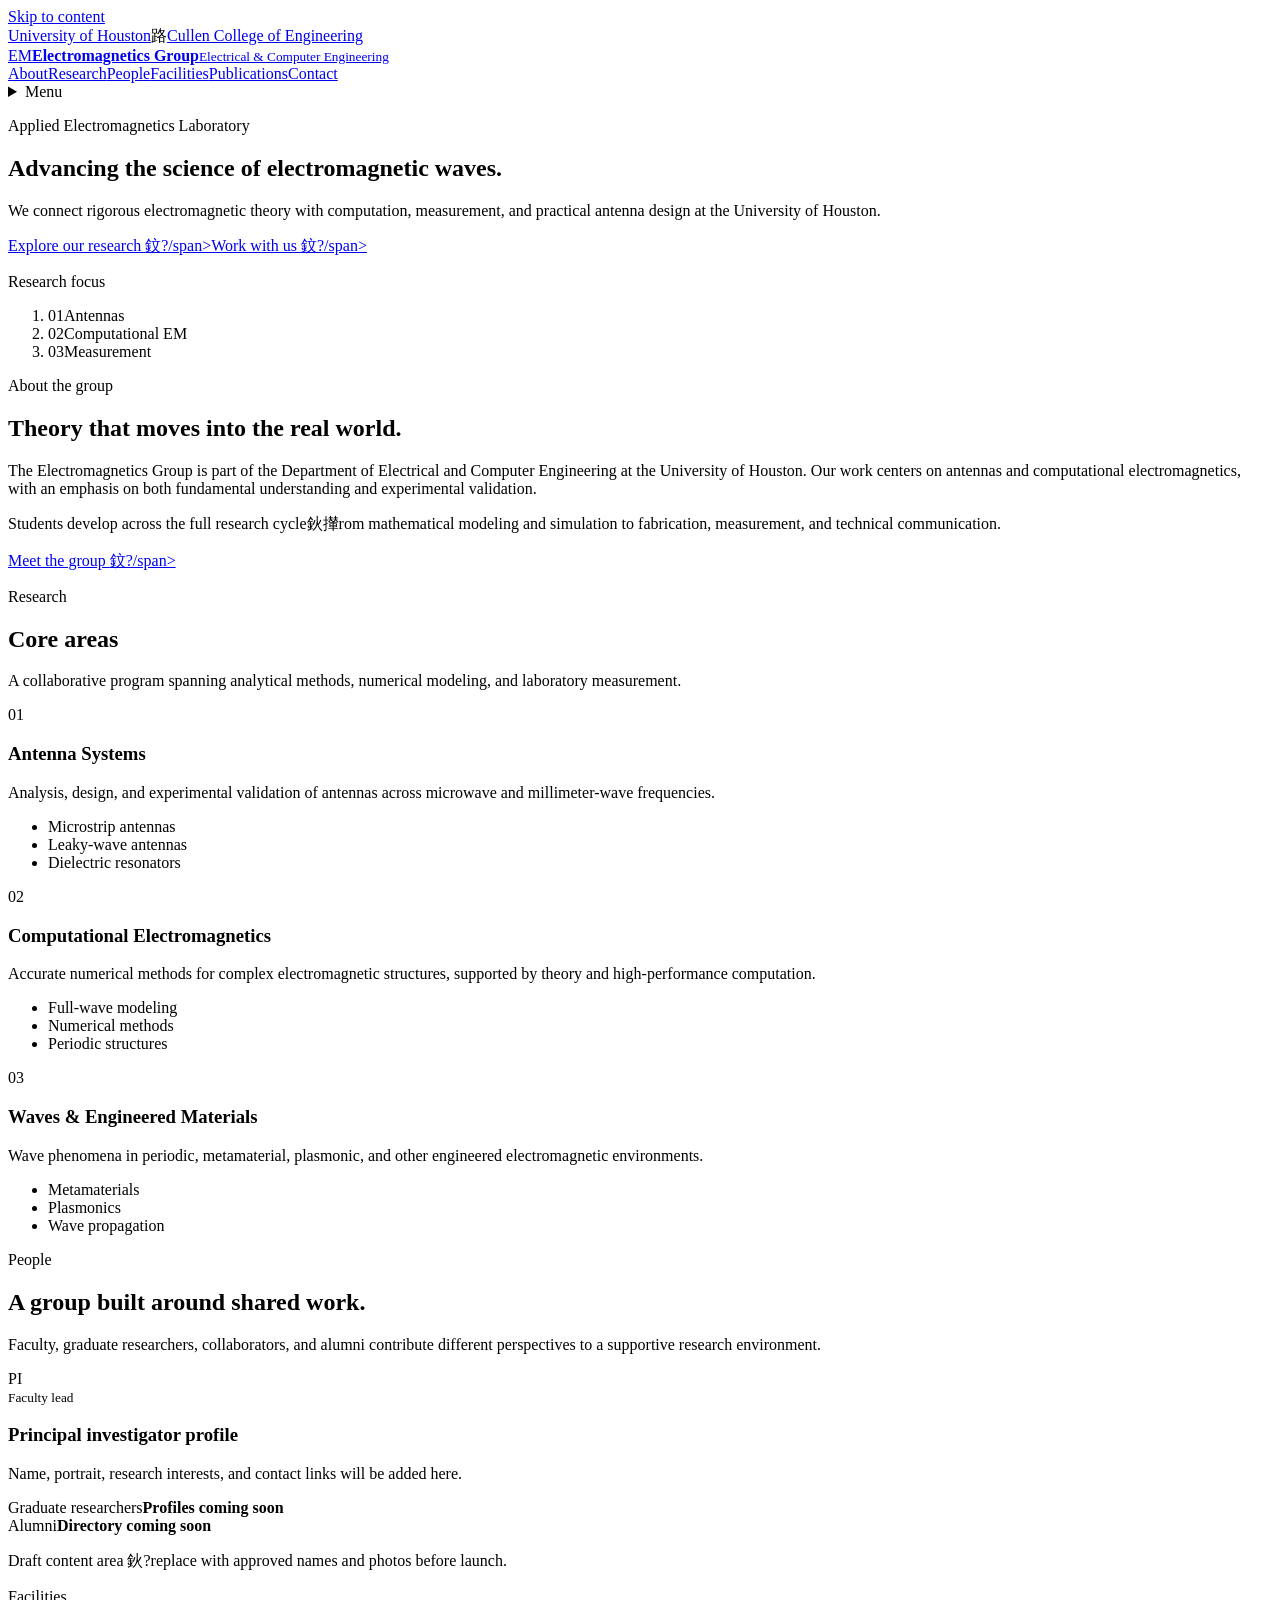
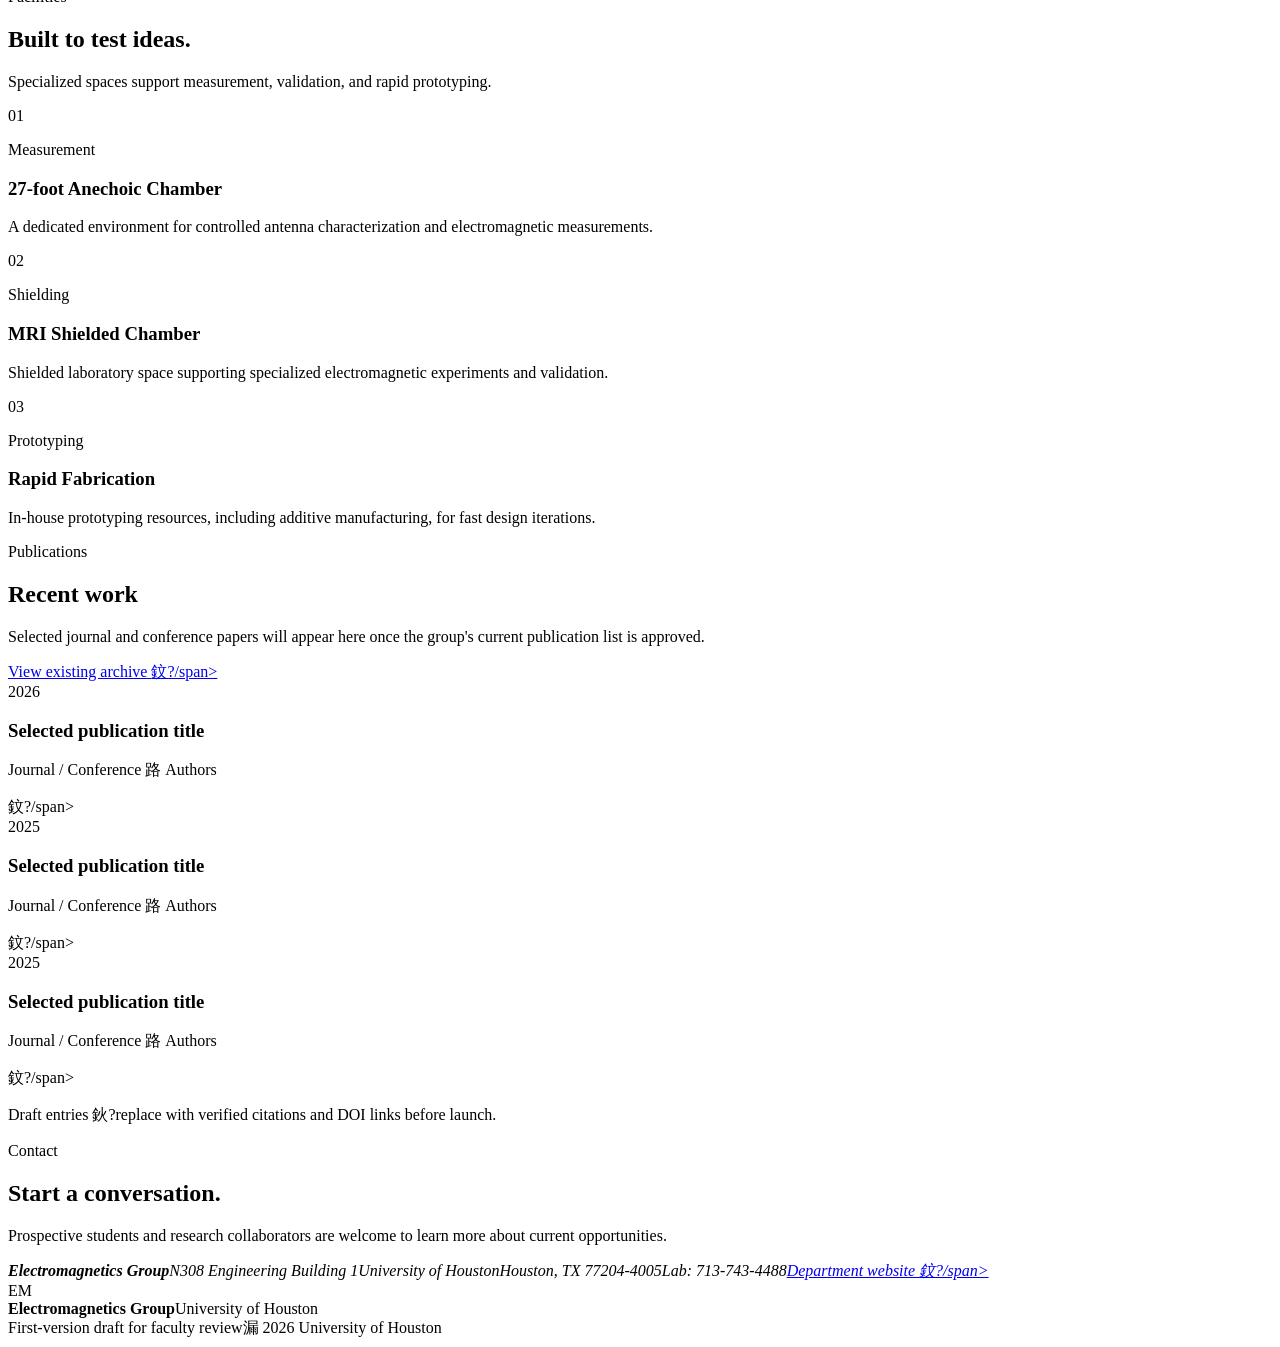
==== index.html @ 8696ad7b "Add public laboratory website" ====
<!DOCTYPE html><html lang="en"><head><meta charSet="utf-8"/><meta name="viewport" content="width=device-width, initial-scale=1"/><title>Electromagnetics Group | University of Houston</title><meta name="description" content="The University of Houston Electromagnetics Group advances antenna systems, computational electromagnetics, and electromagnetic measurement."/><meta property="og:title" content="Electromagnetics Group | University of Houston"/><meta property="og:description" content="The University of Houston Electromagnetics Group advances antenna systems, computational electromagnetics, and electromagnetic measurement."/><meta property="og:type" content="website"/><meta property="og:image" content="https://jlsuka.github.io/uh-em-lab-website/og.jpg"/><meta property="og:image:width" content="1200"/><meta property="og:image:height" content="630"/><meta property="og:image:alt" content="University of Houston Electromagnetics Group"/><meta name="twitter:card" content="summary_large_image"/><meta name="twitter:title" content="Electromagnetics Group | University of Houston"/><meta name="twitter:description" content="The University of Houston Electromagnetics Group advances antenna systems, computational electromagnetics, and electromagnetic measurement."/><meta name="twitter:image" content="https://jlsuka.github.io/uh-em-lab-website/og.jpg"/><link rel="modulepreload" href="/@id/__x00__virtual:vite-rsc/entry-browser" />
  <link rel="stylesheet" href="./styles.css">
</head><body><a class="skip-link" href="#main-content">Skip to content</a><header class="site-header"><div class="university-bar"><div class="shell university-bar__inner"><a href="https://www.uh.edu/" target="_blank" rel="noreferrer">University of Houston</a><span aria-hidden="true">路</span><a href="https://www.egr.uh.edu/" target="_blank" rel="noreferrer">Cullen College of Engineering</a></div></div><div class="navigation-shell shell"><a class="brand" href="#top" aria-label="Electromagnetics Group home"><span class="brand-mark" aria-hidden="true">EM</span><span class="brand-copy"><strong>Electromagnetics Group</strong><small>Electrical &amp; Computer Engineering</small></span></a><nav class="desktop-nav" aria-label="Primary navigation"><a href="#about">About</a><a href="#research">Research</a><a href="#people">People</a><a href="#facilities">Facilities</a><a href="#publications">Publications</a><a href="#contact">Contact</a></nav><details class="mobile-nav"><summary aria-label="Open navigation menu">Menu</summary><nav aria-label="Mobile navigation"><a href="#about">About</a><a href="#research">Research</a><a href="#people">People</a><a href="#facilities">Facilities</a><a href="#publications">Publications</a><a href="#contact">Contact</a></nav></details></div></header><main id="main-content"><section class="hero" id="top"><div class="hero-grid" aria-hidden="true"></div><div class="hero-orbit hero-orbit--one" aria-hidden="true"></div><div class="hero-orbit hero-orbit--two" aria-hidden="true"></div><div class="shell hero__inner"><div class="hero__content"><p class="eyebrow eyebrow--light">Applied Electromagnetics Laboratory</p><h1>Advancing the science of electromagnetic waves.</h1><p class="hero__lede">We connect rigorous electromagnetic theory with computation, measurement, and practical antenna design at the University of Houston.</p><div class="hero__actions"><a class="button button--light" href="#research">Explore our research <span aria-hidden="true">鈫?/span></a><a class="text-link text-link--light" href="#contact">Work with us <span aria-hidden="true">鈫?/span></a></div></div><div class="hero__focus" aria-label="Research focus areas"><p>Research focus</p><ol><li><span>01</span>Antennas</li><li><span>02</span>Computational EM</li><li><span>03</span>Measurement</li></ol></div></div></section><section class="section about" id="about"><div class="shell split-intro"><div><p class="eyebrow">About the group</p><h2>Theory that moves into the real world.</h2></div><div class="prose-block"><p>The Electromagnetics Group is part of the Department of Electrical and Computer Engineering at the University of Houston. Our work centers on antennas and computational electromagnetics, with an emphasis on both fundamental understanding and experimental validation.</p><p>Students develop across the full research cycle鈥攆rom mathematical modeling and simulation to fabrication, measurement, and technical communication.</p><a class="text-link" href="#people">Meet the group <span aria-hidden="true">鈫?/span></a></div></div></section><section class="section section--paper" id="research"><div class="shell"><div class="section-heading"><div><p class="eyebrow">Research</p><h2>Core areas</h2></div><p>A collaborative program spanning analytical methods, numerical modeling, and laboratory measurement.</p></div><div class="research-grid"><article class="research-card"><span class="card-number">01</span><h3>Antenna Systems</h3><p>Analysis, design, and experimental validation of antennas across microwave and millimeter-wave frequencies.</p><ul aria-label="Antenna Systems topics"><li>Microstrip antennas</li><li>Leaky-wave antennas</li><li>Dielectric resonators</li></ul></article><article class="research-card"><span class="card-number">02</span><h3>Computational Electromagnetics</h3><p>Accurate numerical methods for complex electromagnetic structures, supported by theory and high-performance computation.</p><ul aria-label="Computational Electromagnetics topics"><li>Full-wave modeling</li><li>Numerical methods</li><li>Periodic structures</li></ul></article><article class="research-card"><span class="card-number">03</span><h3>Waves &amp; Engineered Materials</h3><p>Wave phenomena in periodic, metamaterial, plasmonic, and other engineered electromagnetic environments.</p><ul aria-label="Waves &amp; Engineered Materials topics"><li>Metamaterials</li><li>Plasmonics</li><li>Wave propagation</li></ul></article></div></div></section><section class="section people" id="people"><div class="shell people-layout"><div class="people-intro"><p class="eyebrow">People</p><h2>A group built around shared work.</h2><p>Faculty, graduate researchers, collaborators, and alumni contribute different perspectives to a supportive research environment.</p></div><div class="people-preview" aria-label="People content preview"><div class="profile profile--lead"><span class="profile-avatar" aria-hidden="true">PI</span><div><small>Faculty lead</small><h3>Principal investigator profile</h3><p>Name, portrait, research interests, and contact links will be added here.</p></div></div><div class="member-rows"><div class="member-row"><span>Graduate researchers</span><strong>Profiles coming soon</strong></div><div class="member-row"><span>Alumni</span><strong>Directory coming soon</strong></div></div><p class="draft-note">Draft content area 鈥?replace with approved names and photos before launch.</p></div></div></section><section class="section section--ink" id="facilities"><div class="shell"><div class="section-heading section-heading--light"><div><p class="eyebrow eyebrow--light">Facilities</p><h2>Built to test ideas.</h2></div><p>Specialized spaces support measurement, validation, and rapid prototyping.</p></div><div class="facility-grid"><article class="facility-card"><div class="facility-visual facility-visual--1" aria-hidden="true"><span>01</span></div><p class="facility-label">Measurement</p><h3>27-foot Anechoic Chamber</h3><p>A dedicated environment for controlled antenna characterization and electromagnetic measurements.</p></article><article class="facility-card"><div class="facility-visual facility-visual--2" aria-hidden="true"><span>02</span></div><p class="facility-label">Shielding</p><h3>MRI Shielded Chamber</h3><p>Shielded laboratory space supporting specialized electromagnetic experiments and validation.</p></article><article class="facility-card"><div class="facility-visual facility-visual--3" aria-hidden="true"><span>03</span></div><p class="facility-label">Prototyping</p><h3>Rapid Fabrication</h3><p>In-house prototyping resources, including additive manufacturing, for fast design iterations.</p></article></div></div></section><section class="section publications" id="publications"><div class="shell publication-layout"><div class="publication-intro"><p class="eyebrow">Publications</p><h2>Recent work</h2><p>Selected journal and conference papers will appear here once the group&#x27;s current publication list is approved.</p><a class="button button--red" href="https://ael.ece.uh.edu/publications/" target="_blank" rel="noreferrer">View existing archive <span aria-hidden="true">鈫?/span></a></div><div class="publication-list" aria-label="Publication placeholders"><article><span>2026</span><div><h3>Selected publication title</h3><p>Journal / Conference 路 Authors</p></div><span class="publication-arrow" aria-hidden="true">鈫?/span></article><article><span>2025</span><div><h3>Selected publication title</h3><p>Journal / Conference 路 Authors</p></div><span class="publication-arrow" aria-hidden="true">鈫?/span></article><article><span>2025</span><div><h3>Selected publication title</h3><p>Journal / Conference 路 Authors</p></div><span class="publication-arrow" aria-hidden="true">鈫?/span></article><p class="draft-note">Draft entries 鈥?replace with verified citations and DOI links before launch.</p></div></div></section><section class="contact" id="contact"><div class="shell contact-layout"><div><p class="eyebrow eyebrow--light">Contact</p><h2>Start a conversation.</h2><p>Prospective students and research collaborators are welcome to learn more about current opportunities.</p></div><address><strong>Electromagnetics Group</strong><span>N308 Engineering Building 1</span><span>University of Houston</span><span>Houston, TX 77204-4005</span><span>Lab: 713-743-4488</span><a href="https://www.ece.uh.edu/" target="_blank" rel="noreferrer">Department website <span aria-hidden="true">鈫?/span></a></address></div></section></main><footer class="site-footer"><div class="shell site-footer__inner"><div class="footer-brand"><span class="brand-mark brand-mark--small" aria-hidden="true">EM</span><div><strong>Electromagnetics Group</strong><span>University of Houston</span></div></div><div class="footer-meta"><span>First-version draft for faculty review</span><span>漏 2026 University of Houston</span></div></div></footer></body></html>
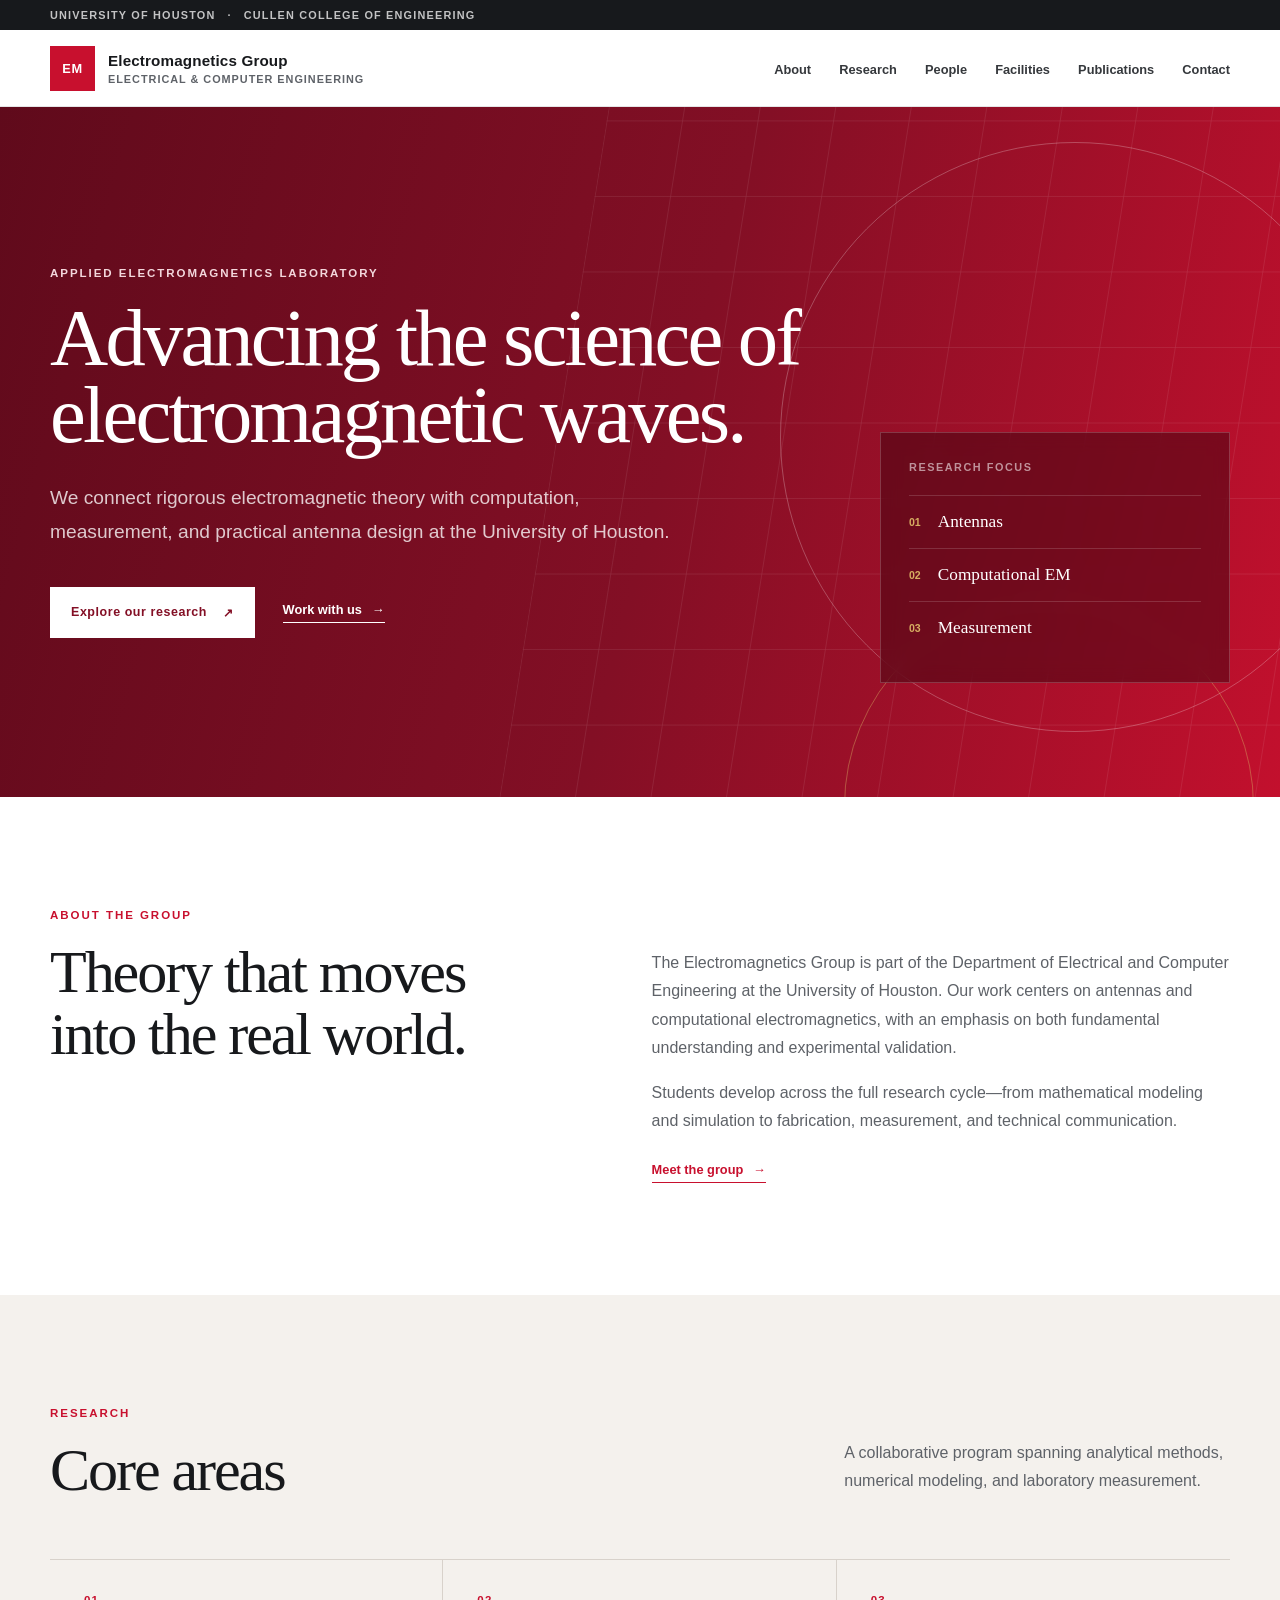
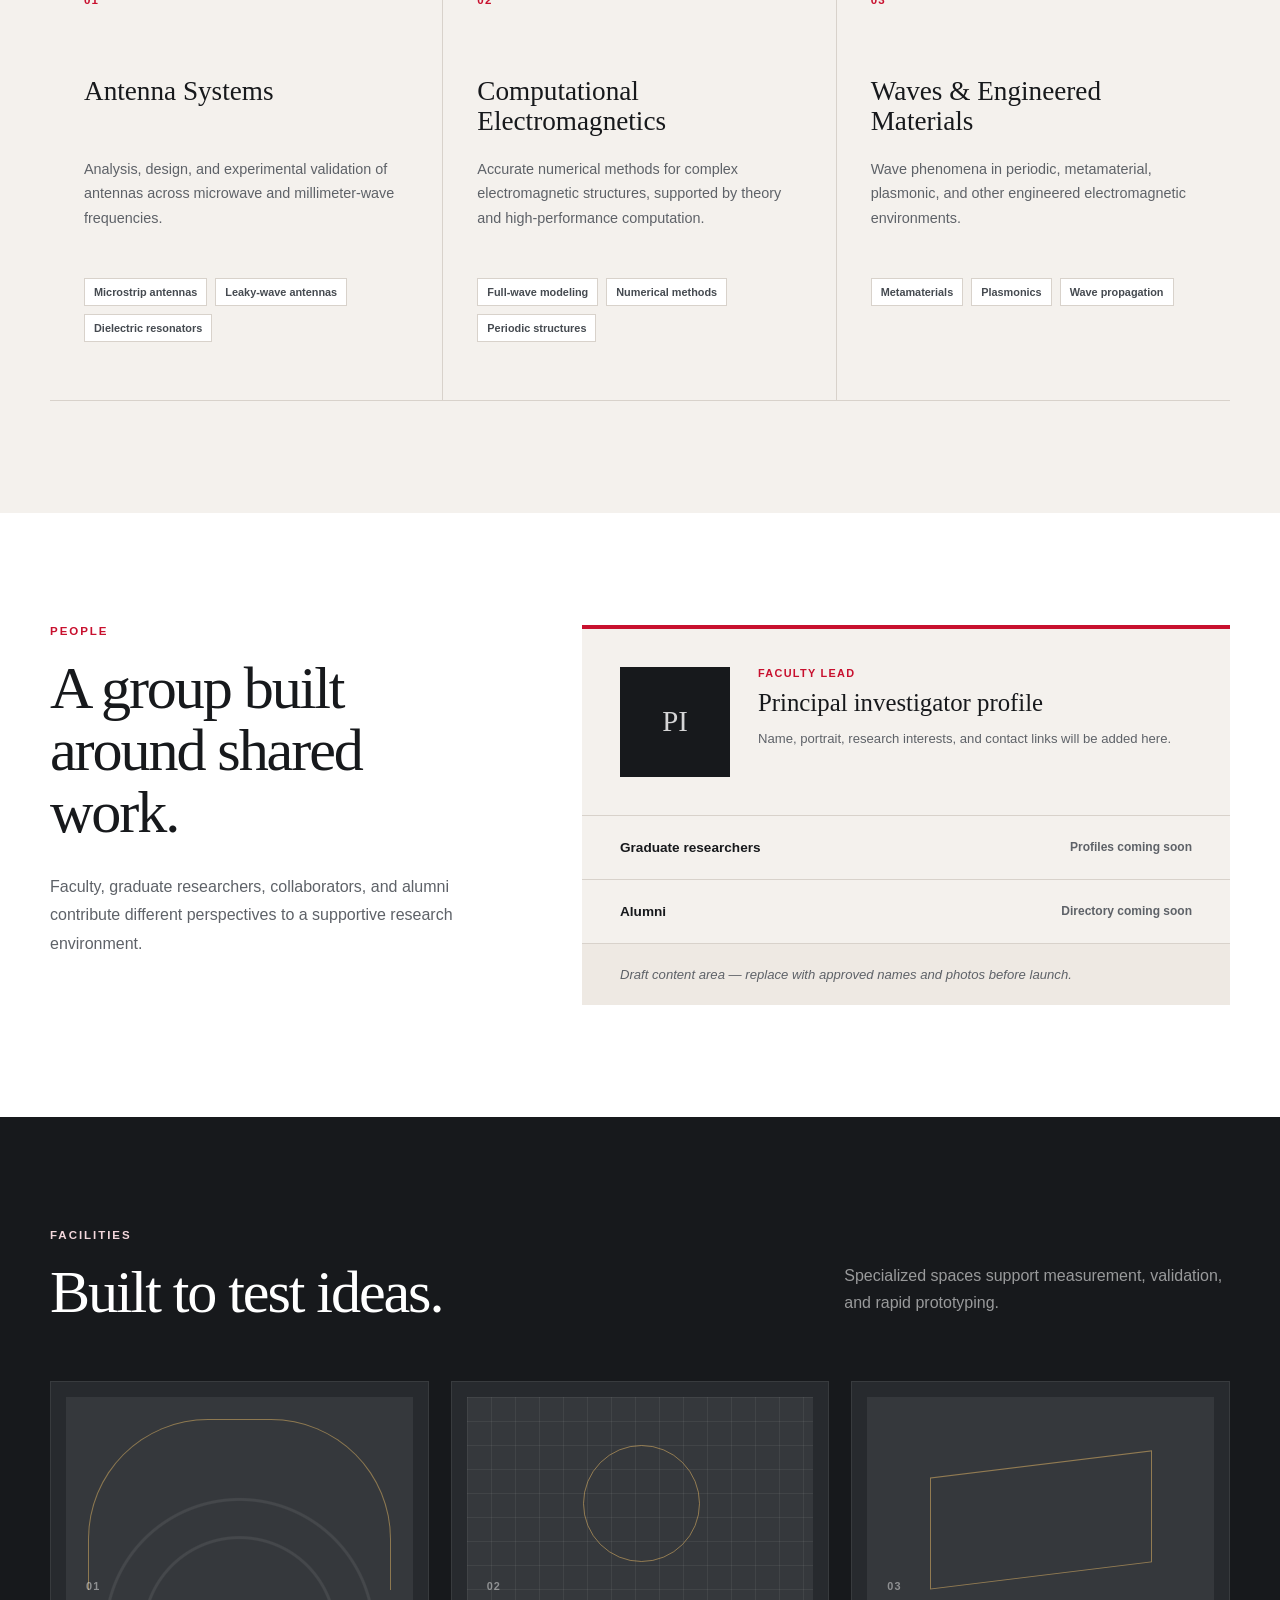
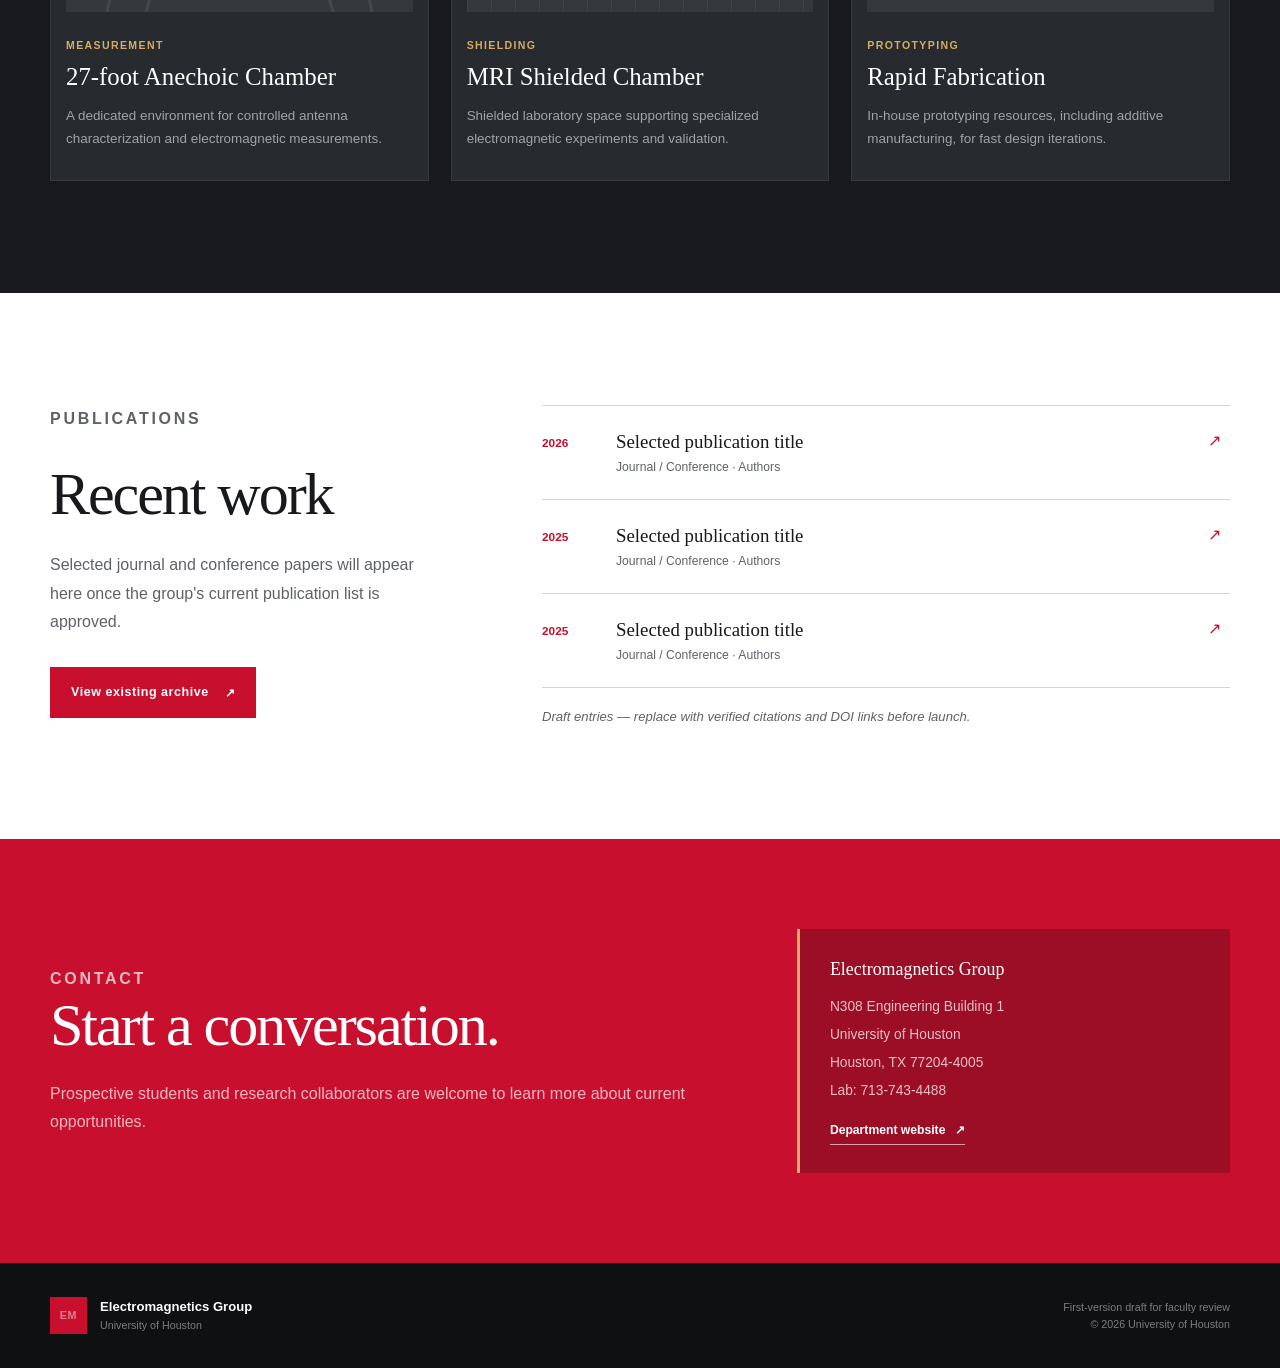
==== commit ae16cec8: "Fix UTF-8 text encoding" ====
--- a/index.html
+++ b/index.html
@@ -1,3 +1,3 @@
 <!DOCTYPE html><html lang="en"><head><meta charSet="utf-8"/><meta name="viewport" content="width=device-width, initial-scale=1"/><title>Electromagnetics Group | University of Houston</title><meta name="description" content="The University of Houston Electromagnetics Group advances antenna systems, computational electromagnetics, and electromagnetic measurement."/><meta property="og:title" content="Electromagnetics Group | University of Houston"/><meta property="og:description" content="The University of Houston Electromagnetics Group advances antenna systems, computational electromagnetics, and electromagnetic measurement."/><meta property="og:type" content="website"/><meta property="og:image" content="https://jlsuka.github.io/uh-em-lab-website/og.jpg"/><meta property="og:image:width" content="1200"/><meta property="og:image:height" content="630"/><meta property="og:image:alt" content="University of Houston Electromagnetics Group"/><meta name="twitter:card" content="summary_large_image"/><meta name="twitter:title" content="Electromagnetics Group | University of Houston"/><meta name="twitter:description" content="The University of Houston Electromagnetics Group advances antenna systems, computational electromagnetics, and electromagnetic measurement."/><meta name="twitter:image" content="https://jlsuka.github.io/uh-em-lab-website/og.jpg"/><link rel="modulepreload" href="/@id/__x00__virtual:vite-rsc/entry-browser" />
   <link rel="stylesheet" href="./styles.css">
-</head><body><a class="skip-link" href="#main-content">Skip to content</a><header class="site-header"><div class="university-bar"><div class="shell university-bar__inner"><a href="https://www.uh.edu/" target="_blank" rel="noreferrer">University of Houston</a><span aria-hidden="true">路</span><a href="https://www.egr.uh.edu/" target="_blank" rel="noreferrer">Cullen College of Engineering</a></div></div><div class="navigation-shell shell"><a class="brand" href="#top" aria-label="Electromagnetics Group home"><span class="brand-mark" aria-hidden="true">EM</span><span class="brand-copy"><strong>Electromagnetics Group</strong><small>Electrical &amp; Computer Engineering</small></span></a><nav class="desktop-nav" aria-label="Primary navigation"><a href="#about">About</a><a href="#research">Research</a><a href="#people">People</a><a href="#facilities">Facilities</a><a href="#publications">Publications</a><a href="#contact">Contact</a></nav><details class="mobile-nav"><summary aria-label="Open navigation menu">Menu</summary><nav aria-label="Mobile navigation"><a href="#about">About</a><a href="#research">Research</a><a href="#people">People</a><a href="#facilities">Facilities</a><a href="#publications">Publications</a><a href="#contact">Contact</a></nav></details></div></header><main id="main-content"><section class="hero" id="top"><div class="hero-grid" aria-hidden="true"></div><div class="hero-orbit hero-orbit--one" aria-hidden="true"></div><div class="hero-orbit hero-orbit--two" aria-hidden="true"></div><div class="shell hero__inner"><div class="hero__content"><p class="eyebrow eyebrow--light">Applied Electromagnetics Laboratory</p><h1>Advancing the science of electromagnetic waves.</h1><p class="hero__lede">We connect rigorous electromagnetic theory with computation, measurement, and practical antenna design at the University of Houston.</p><div class="hero__actions"><a class="button button--light" href="#research">Explore our research <span aria-hidden="true">鈫?/span></a><a class="text-link text-link--light" href="#contact">Work with us <span aria-hidden="true">鈫?/span></a></div></div><div class="hero__focus" aria-label="Research focus areas"><p>Research focus</p><ol><li><span>01</span>Antennas</li><li><span>02</span>Computational EM</li><li><span>03</span>Measurement</li></ol></div></div></section><section class="section about" id="about"><div class="shell split-intro"><div><p class="eyebrow">About the group</p><h2>Theory that moves into the real world.</h2></div><div class="prose-block"><p>The Electromagnetics Group is part of the Department of Electrical and Computer Engineering at the University of Houston. Our work centers on antennas and computational electromagnetics, with an emphasis on both fundamental understanding and experimental validation.</p><p>Students develop across the full research cycle鈥攆rom mathematical modeling and simulation to fabrication, measurement, and technical communication.</p><a class="text-link" href="#people">Meet the group <span aria-hidden="true">鈫?/span></a></div></div></section><section class="section section--paper" id="research"><div class="shell"><div class="section-heading"><div><p class="eyebrow">Research</p><h2>Core areas</h2></div><p>A collaborative program spanning analytical methods, numerical modeling, and laboratory measurement.</p></div><div class="research-grid"><article class="research-card"><span class="card-number">01</span><h3>Antenna Systems</h3><p>Analysis, design, and experimental validation of antennas across microwave and millimeter-wave frequencies.</p><ul aria-label="Antenna Systems topics"><li>Microstrip antennas</li><li>Leaky-wave antennas</li><li>Dielectric resonators</li></ul></article><article class="research-card"><span class="card-number">02</span><h3>Computational Electromagnetics</h3><p>Accurate numerical methods for complex electromagnetic structures, supported by theory and high-performance computation.</p><ul aria-label="Computational Electromagnetics topics"><li>Full-wave modeling</li><li>Numerical methods</li><li>Periodic structures</li></ul></article><article class="research-card"><span class="card-number">03</span><h3>Waves &amp; Engineered Materials</h3><p>Wave phenomena in periodic, metamaterial, plasmonic, and other engineered electromagnetic environments.</p><ul aria-label="Waves &amp; Engineered Materials topics"><li>Metamaterials</li><li>Plasmonics</li><li>Wave propagation</li></ul></article></div></div></section><section class="section people" id="people"><div class="shell people-layout"><div class="people-intro"><p class="eyebrow">People</p><h2>A group built around shared work.</h2><p>Faculty, graduate researchers, collaborators, and alumni contribute different perspectives to a supportive research environment.</p></div><div class="people-preview" aria-label="People content preview"><div class="profile profile--lead"><span class="profile-avatar" aria-hidden="true">PI</span><div><small>Faculty lead</small><h3>Principal investigator profile</h3><p>Name, portrait, research interests, and contact links will be added here.</p></div></div><div class="member-rows"><div class="member-row"><span>Graduate researchers</span><strong>Profiles coming soon</strong></div><div class="member-row"><span>Alumni</span><strong>Directory coming soon</strong></div></div><p class="draft-note">Draft content area 鈥?replace with approved names and photos before launch.</p></div></div></section><section class="section section--ink" id="facilities"><div class="shell"><div class="section-heading section-heading--light"><div><p class="eyebrow eyebrow--light">Facilities</p><h2>Built to test ideas.</h2></div><p>Specialized spaces support measurement, validation, and rapid prototyping.</p></div><div class="facility-grid"><article class="facility-card"><div class="facility-visual facility-visual--1" aria-hidden="true"><span>01</span></div><p class="facility-label">Measurement</p><h3>27-foot Anechoic Chamber</h3><p>A dedicated environment for controlled antenna characterization and electromagnetic measurements.</p></article><article class="facility-card"><div class="facility-visual facility-visual--2" aria-hidden="true"><span>02</span></div><p class="facility-label">Shielding</p><h3>MRI Shielded Chamber</h3><p>Shielded laboratory space supporting specialized electromagnetic experiments and validation.</p></article><article class="facility-card"><div class="facility-visual facility-visual--3" aria-hidden="true"><span>03</span></div><p class="facility-label">Prototyping</p><h3>Rapid Fabrication</h3><p>In-house prototyping resources, including additive manufacturing, for fast design iterations.</p></article></div></div></section><section class="section publications" id="publications"><div class="shell publication-layout"><div class="publication-intro"><p class="eyebrow">Publications</p><h2>Recent work</h2><p>Selected journal and conference papers will appear here once the group&#x27;s current publication list is approved.</p><a class="button button--red" href="https://ael.ece.uh.edu/publications/" target="_blank" rel="noreferrer">View existing archive <span aria-hidden="true">鈫?/span></a></div><div class="publication-list" aria-label="Publication placeholders"><article><span>2026</span><div><h3>Selected publication title</h3><p>Journal / Conference 路 Authors</p></div><span class="publication-arrow" aria-hidden="true">鈫?/span></article><article><span>2025</span><div><h3>Selected publication title</h3><p>Journal / Conference 路 Authors</p></div><span class="publication-arrow" aria-hidden="true">鈫?/span></article><article><span>2025</span><div><h3>Selected publication title</h3><p>Journal / Conference 路 Authors</p></div><span class="publication-arrow" aria-hidden="true">鈫?/span></article><p class="draft-note">Draft entries 鈥?replace with verified citations and DOI links before launch.</p></div></div></section><section class="contact" id="contact"><div class="shell contact-layout"><div><p class="eyebrow eyebrow--light">Contact</p><h2>Start a conversation.</h2><p>Prospective students and research collaborators are welcome to learn more about current opportunities.</p></div><address><strong>Electromagnetics Group</strong><span>N308 Engineering Building 1</span><span>University of Houston</span><span>Houston, TX 77204-4005</span><span>Lab: 713-743-4488</span><a href="https://www.ece.uh.edu/" target="_blank" rel="noreferrer">Department website <span aria-hidden="true">鈫?/span></a></address></div></section></main><footer class="site-footer"><div class="shell site-footer__inner"><div class="footer-brand"><span class="brand-mark brand-mark--small" aria-hidden="true">EM</span><div><strong>Electromagnetics Group</strong><span>University of Houston</span></div></div><div class="footer-meta"><span>First-version draft for faculty review</span><span>漏 2026 University of Houston</span></div></div></footer></body></html>
+</head><body><a class="skip-link" href="#main-content">Skip to content</a><header class="site-header"><div class="university-bar"><div class="shell university-bar__inner"><a href="https://www.uh.edu/" target="_blank" rel="noreferrer">University of Houston</a><span aria-hidden="true">·</span><a href="https://www.egr.uh.edu/" target="_blank" rel="noreferrer">Cullen College of Engineering</a></div></div><div class="navigation-shell shell"><a class="brand" href="#top" aria-label="Electromagnetics Group home"><span class="brand-mark" aria-hidden="true">EM</span><span class="brand-copy"><strong>Electromagnetics Group</strong><small>Electrical &amp; Computer Engineering</small></span></a><nav class="desktop-nav" aria-label="Primary navigation"><a href="#about">About</a><a href="#research">Research</a><a href="#people">People</a><a href="#facilities">Facilities</a><a href="#publications">Publications</a><a href="#contact">Contact</a></nav><details class="mobile-nav"><summary aria-label="Open navigation menu">Menu</summary><nav aria-label="Mobile navigation"><a href="#about">About</a><a href="#research">Research</a><a href="#people">People</a><a href="#facilities">Facilities</a><a href="#publications">Publications</a><a href="#contact">Contact</a></nav></details></div></header><main id="main-content"><section class="hero" id="top"><div class="hero-grid" aria-hidden="true"></div><div class="hero-orbit hero-orbit--one" aria-hidden="true"></div><div class="hero-orbit hero-orbit--two" aria-hidden="true"></div><div class="shell hero__inner"><div class="hero__content"><p class="eyebrow eyebrow--light">Applied Electromagnetics Laboratory</p><h1>Advancing the science of electromagnetic waves.</h1><p class="hero__lede">We connect rigorous electromagnetic theory with computation, measurement, and practical antenna design at the University of Houston.</p><div class="hero__actions"><a class="button button--light" href="#research">Explore our research <span aria-hidden="true">↗</span></a><a class="text-link text-link--light" href="#contact">Work with us <span aria-hidden="true">→</span></a></div></div><div class="hero__focus" aria-label="Research focus areas"><p>Research focus</p><ol><li><span>01</span>Antennas</li><li><span>02</span>Computational EM</li><li><span>03</span>Measurement</li></ol></div></div></section><section class="section about" id="about"><div class="shell split-intro"><div><p class="eyebrow">About the group</p><h2>Theory that moves into the real world.</h2></div><div class="prose-block"><p>The Electromagnetics Group is part of the Department of Electrical and Computer Engineering at the University of Houston. Our work centers on antennas and computational electromagnetics, with an emphasis on both fundamental understanding and experimental validation.</p><p>Students develop across the full research cycle—from mathematical modeling and simulation to fabrication, measurement, and technical communication.</p><a class="text-link" href="#people">Meet the group <span aria-hidden="true">→</span></a></div></div></section><section class="section section--paper" id="research"><div class="shell"><div class="section-heading"><div><p class="eyebrow">Research</p><h2>Core areas</h2></div><p>A collaborative program spanning analytical methods, numerical modeling, and laboratory measurement.</p></div><div class="research-grid"><article class="research-card"><span class="card-number">01</span><h3>Antenna Systems</h3><p>Analysis, design, and experimental validation of antennas across microwave and millimeter-wave frequencies.</p><ul aria-label="Antenna Systems topics"><li>Microstrip antennas</li><li>Leaky-wave antennas</li><li>Dielectric resonators</li></ul></article><article class="research-card"><span class="card-number">02</span><h3>Computational Electromagnetics</h3><p>Accurate numerical methods for complex electromagnetic structures, supported by theory and high-performance computation.</p><ul aria-label="Computational Electromagnetics topics"><li>Full-wave modeling</li><li>Numerical methods</li><li>Periodic structures</li></ul></article><article class="research-card"><span class="card-number">03</span><h3>Waves &amp; Engineered Materials</h3><p>Wave phenomena in periodic, metamaterial, plasmonic, and other engineered electromagnetic environments.</p><ul aria-label="Waves &amp; Engineered Materials topics"><li>Metamaterials</li><li>Plasmonics</li><li>Wave propagation</li></ul></article></div></div></section><section class="section people" id="people"><div class="shell people-layout"><div class="people-intro"><p class="eyebrow">People</p><h2>A group built around shared work.</h2><p>Faculty, graduate researchers, collaborators, and alumni contribute different perspectives to a supportive research environment.</p></div><div class="people-preview" aria-label="People content preview"><div class="profile profile--lead"><span class="profile-avatar" aria-hidden="true">PI</span><div><small>Faculty lead</small><h3>Principal investigator profile</h3><p>Name, portrait, research interests, and contact links will be added here.</p></div></div><div class="member-rows"><div class="member-row"><span>Graduate researchers</span><strong>Profiles coming soon</strong></div><div class="member-row"><span>Alumni</span><strong>Directory coming soon</strong></div></div><p class="draft-note">Draft content area — replace with approved names and photos before launch.</p></div></div></section><section class="section section--ink" id="facilities"><div class="shell"><div class="section-heading section-heading--light"><div><p class="eyebrow eyebrow--light">Facilities</p><h2>Built to test ideas.</h2></div><p>Specialized spaces support measurement, validation, and rapid prototyping.</p></div><div class="facility-grid"><article class="facility-card"><div class="facility-visual facility-visual--1" aria-hidden="true"><span>01</span></div><p class="facility-label">Measurement</p><h3>27-foot Anechoic Chamber</h3><p>A dedicated environment for controlled antenna characterization and electromagnetic measurements.</p></article><article class="facility-card"><div class="facility-visual facility-visual--2" aria-hidden="true"><span>02</span></div><p class="facility-label">Shielding</p><h3>MRI Shielded Chamber</h3><p>Shielded laboratory space supporting specialized electromagnetic experiments and validation.</p></article><article class="facility-card"><div class="facility-visual facility-visual--3" aria-hidden="true"><span>03</span></div><p class="facility-label">Prototyping</p><h3>Rapid Fabrication</h3><p>In-house prototyping resources, including additive manufacturing, for fast design iterations.</p></article></div></div></section><section class="section publications" id="publications"><div class="shell publication-layout"><div class="publication-intro"><p class="eyebrow">Publications</p><h2>Recent work</h2><p>Selected journal and conference papers will appear here once the group&#x27;s current publication list is approved.</p><a class="button button--red" href="https://ael.ece.uh.edu/publications/" target="_blank" rel="noreferrer">View existing archive <span aria-hidden="true">↗</span></a></div><div class="publication-list" aria-label="Publication placeholders"><article><span>2026</span><div><h3>Selected publication title</h3><p>Journal / Conference · Authors</p></div><span class="publication-arrow" aria-hidden="true">↗</span></article><article><span>2025</span><div><h3>Selected publication title</h3><p>Journal / Conference · Authors</p></div><span class="publication-arrow" aria-hidden="true">↗</span></article><article><span>2025</span><div><h3>Selected publication title</h3><p>Journal / Conference · Authors</p></div><span class="publication-arrow" aria-hidden="true">↗</span></article><p class="draft-note">Draft entries — replace with verified citations and DOI links before launch.</p></div></div></section><section class="contact" id="contact"><div class="shell contact-layout"><div><p class="eyebrow eyebrow--light">Contact</p><h2>Start a conversation.</h2><p>Prospective students and research collaborators are welcome to learn more about current opportunities.</p></div><address><strong>Electromagnetics Group</strong><span>N308 Engineering Building 1</span><span>University of Houston</span><span>Houston, TX 77204-4005</span><span>Lab: 713-743-4488</span><a href="https://www.ece.uh.edu/" target="_blank" rel="noreferrer">Department website <span aria-hidden="true">↗</span></a></address></div></section></main><footer class="site-footer"><div class="shell site-footer__inner"><div class="footer-brand"><span class="brand-mark brand-mark--small" aria-hidden="true">EM</span><div><strong>Electromagnetics Group</strong><span>University of Houston</span></div></div><div class="footer-meta"><span>First-version draft for faculty review</span><span>© 2026 University of Houston</span></div></div></footer></body></html>
--- a/styles.css
+++ b/styles.css
@@ -0,0 +1,1118 @@
+:root {
+  --red: #c8102e;
+  --red-dark: #830f25;
+  --red-deep: #5f0a1b;
+  --ink: #17191c;
+  --ink-soft: #272a2e;
+  --paper: #f4f1ed;
+  --paper-deep: #e9e3dc;
+  --white: #ffffff;
+  --muted: #5e6268;
+  --line: #d8d2cb;
+  --gold: #d6ad62;
+  --shell: 1180px;
+}
+
+* {
+  box-sizing: border-box;
+}
+
+html {
+  scroll-behavior: smooth;
+  scroll-padding-top: 104px;
+}
+
+body {
+  margin: 0;
+  background: var(--white);
+  color: var(--ink);
+  font-family: Arial, Helvetica, sans-serif;
+  -webkit-font-smoothing: antialiased;
+}
+
+a {
+  color: inherit;
+  text-decoration: none;
+}
+
+button,
+summary,
+a {
+  -webkit-tap-highlight-color: transparent;
+}
+
+.shell {
+  width: min(calc(100% - 48px), var(--shell));
+  margin-inline: auto;
+}
+
+.skip-link {
+  position: fixed;
+  z-index: 100;
+  top: 12px;
+  left: 12px;
+  padding: 10px 14px;
+  transform: translateY(-150%);
+  background: var(--white);
+  color: var(--ink);
+  border: 2px solid var(--red);
+}
+
+.skip-link:focus {
+  transform: translateY(0);
+}
+
+.site-header {
+  position: sticky;
+  z-index: 50;
+  top: 0;
+  background: rgba(255, 255, 255, 0.97);
+  border-bottom: 1px solid rgba(23, 25, 28, 0.11);
+  backdrop-filter: blur(12px);
+}
+
+.university-bar {
+  background: var(--ink);
+  color: rgba(255, 255, 255, 0.74);
+  font-size: 0.68rem;
+  font-weight: 700;
+  letter-spacing: 0.11em;
+  text-transform: uppercase;
+}
+
+.university-bar__inner {
+  display: flex;
+  align-items: center;
+  gap: 12px;
+  min-height: 30px;
+}
+
+.university-bar a:hover,
+.university-bar a:focus-visible {
+  color: var(--white);
+}
+
+.navigation-shell {
+  display: flex;
+  align-items: center;
+  justify-content: space-between;
+  min-height: 76px;
+  gap: 32px;
+}
+
+.brand {
+  display: flex;
+  align-items: center;
+  gap: 13px;
+  flex-shrink: 0;
+}
+
+.brand-mark {
+  display: grid;
+  width: 45px;
+  height: 45px;
+  place-items: center;
+  background: var(--red);
+  color: var(--white);
+  font-size: 0.8rem;
+  font-weight: 800;
+  letter-spacing: 0.06em;
+}
+
+.brand-copy {
+  display: flex;
+  flex-direction: column;
+  gap: 4px;
+}
+
+.brand-copy strong {
+  font-size: 0.95rem;
+  letter-spacing: 0.01em;
+}
+
+.brand-copy small {
+  color: var(--muted);
+  font-size: 0.68rem;
+  font-weight: 700;
+  letter-spacing: 0.09em;
+  text-transform: uppercase;
+}
+
+.desktop-nav {
+  display: flex;
+  align-items: center;
+  gap: clamp(18px, 2.2vw, 32px);
+}
+
+.desktop-nav a {
+  position: relative;
+  padding: 29px 0 27px;
+  color: #35383c;
+  font-size: 0.8rem;
+  font-weight: 700;
+}
+
+.desktop-nav a::after {
+  position: absolute;
+  right: 0;
+  bottom: 20px;
+  left: 0;
+  height: 2px;
+  content: "";
+  transform: scaleX(0);
+  transform-origin: left;
+  background: var(--red);
+  transition: transform 180ms ease;
+}
+
+.desktop-nav a:hover::after,
+.desktop-nav a:focus-visible::after {
+  transform: scaleX(1);
+}
+
+.mobile-nav {
+  display: none;
+  position: relative;
+}
+
+.mobile-nav summary {
+  cursor: pointer;
+  list-style: none;
+  padding: 11px 14px;
+  border: 1px solid var(--line);
+  font-size: 0.78rem;
+  font-weight: 800;
+  text-transform: uppercase;
+  letter-spacing: 0.08em;
+}
+
+.mobile-nav summary::-webkit-details-marker {
+  display: none;
+}
+
+.mobile-nav nav {
+  position: absolute;
+  top: calc(100% + 12px);
+  right: 0;
+  display: grid;
+  min-width: 220px;
+  padding: 10px;
+  background: var(--white);
+  border: 1px solid var(--line);
+  box-shadow: 0 18px 40px rgba(23, 25, 28, 0.16);
+}
+
+.mobile-nav nav a {
+  padding: 11px 12px;
+  font-size: 0.88rem;
+  font-weight: 700;
+}
+
+.hero {
+  position: relative;
+  min-height: 690px;
+  overflow: hidden;
+  background:
+    linear-gradient(105deg, rgba(95, 10, 27, 0.98) 0%, rgba(131, 15, 37, 0.97) 52%, rgba(200, 16, 46, 0.92) 100%),
+    var(--red-dark);
+  color: var(--white);
+}
+
+.hero-grid {
+  position: absolute;
+  inset: 0 0 0 48%;
+  opacity: 0.13;
+  background-image:
+    linear-gradient(rgba(255, 255, 255, 0.62) 1px, transparent 1px),
+    linear-gradient(90deg, rgba(255, 255, 255, 0.62) 1px, transparent 1px);
+  background-size: 64px 64px;
+  transform: skewX(-9deg) scale(1.18);
+}
+
+.hero-orbit {
+  position: absolute;
+  border: 1px solid rgba(255, 255, 255, 0.25);
+  border-radius: 50%;
+}
+
+.hero-orbit--one {
+  top: 5%;
+  right: -7%;
+  width: 590px;
+  height: 590px;
+}
+
+.hero-orbit--two {
+  right: 2%;
+  bottom: -31%;
+  width: 410px;
+  height: 410px;
+  border-color: rgba(214, 173, 98, 0.44);
+}
+
+.hero__inner {
+  position: relative;
+  z-index: 2;
+  display: grid;
+  grid-template-columns: minmax(0, 1.5fr) minmax(280px, 0.7fr);
+  align-items: center;
+  gap: 80px;
+  min-height: 690px;
+  padding-block: 100px;
+}
+
+.hero__content {
+  max-width: 760px;
+}
+
+.eyebrow {
+  margin: 0 0 20px;
+  color: var(--red);
+  font-size: 0.72rem;
+  font-weight: 800;
+  letter-spacing: 0.17em;
+  text-transform: uppercase;
+}
+
+.eyebrow--light {
+  color: #f3d7dc;
+}
+
+h1,
+h2,
+h3,
+p {
+  margin-top: 0;
+}
+
+h1,
+h2 {
+  font-family: Georgia, "Times New Roman", serif;
+  font-weight: 400;
+  letter-spacing: -0.035em;
+}
+
+h1 {
+  max-width: 770px;
+  margin-bottom: 28px;
+  font-size: clamp(3.2rem, 6.3vw, 6.2rem);
+  line-height: 0.96;
+}
+
+.hero__lede {
+  max-width: 650px;
+  margin-bottom: 38px;
+  color: rgba(255, 255, 255, 0.78);
+  font-size: clamp(1rem, 1.6vw, 1.2rem);
+  line-height: 1.75;
+}
+
+.hero__actions {
+  display: flex;
+  flex-wrap: wrap;
+  align-items: center;
+  gap: 28px;
+}
+
+.button {
+  display: inline-flex;
+  min-height: 51px;
+  align-items: center;
+  justify-content: center;
+  gap: 16px;
+  padding: 0 20px;
+  border: 1px solid transparent;
+  font-size: 0.78rem;
+  font-weight: 800;
+  letter-spacing: 0.045em;
+  transition: transform 180ms ease, background-color 180ms ease, color 180ms ease;
+}
+
+.button:hover,
+.button:focus-visible {
+  transform: translateY(-2px);
+}
+
+.button--light {
+  background: var(--white);
+  color: var(--red-dark);
+}
+
+.button--light:hover,
+.button--light:focus-visible {
+  background: #f7e9ec;
+}
+
+.button--red {
+  background: var(--red);
+  color: var(--white);
+}
+
+.button--red:hover,
+.button--red:focus-visible {
+  background: var(--red-dark);
+}
+
+.text-link {
+  display: inline-flex;
+  align-items: center;
+  gap: 10px;
+  padding-bottom: 5px;
+  border-bottom: 1px solid currentColor;
+  color: var(--red);
+  font-size: 0.8rem;
+  font-weight: 800;
+}
+
+.text-link--light {
+  color: var(--white);
+}
+
+.hero__focus {
+  align-self: end;
+  margin-bottom: 14px;
+  padding: 28px;
+  background: rgba(58, 5, 16, 0.48);
+  border: 1px solid rgba(255, 255, 255, 0.19);
+  backdrop-filter: blur(9px);
+}
+
+.hero__focus > p {
+  margin-bottom: 22px;
+  color: rgba(255, 255, 255, 0.56);
+  font-size: 0.68rem;
+  font-weight: 800;
+  letter-spacing: 0.14em;
+  text-transform: uppercase;
+}
+
+.hero__focus ol {
+  margin: 0;
+  padding: 0;
+  list-style: none;
+}
+
+.hero__focus li {
+  display: flex;
+  align-items: center;
+  gap: 17px;
+  padding: 16px 0;
+  border-top: 1px solid rgba(255, 255, 255, 0.15);
+  font-family: Georgia, "Times New Roman", serif;
+  font-size: 1.08rem;
+}
+
+.hero__focus li span {
+  color: var(--gold);
+  font-family: Arial, Helvetica, sans-serif;
+  font-size: 0.66rem;
+  font-weight: 800;
+}
+
+.section {
+  padding-block: 112px;
+}
+
+.split-intro {
+  display: grid;
+  grid-template-columns: minmax(0, 0.85fr) minmax(0, 1fr);
+  gap: 110px;
+}
+
+.split-intro h2,
+.section-heading h2,
+.people h2,
+.publication-intro h2,
+.contact h2 {
+  margin-bottom: 0;
+  font-size: clamp(2.45rem, 4.7vw, 4.6rem);
+  line-height: 1.03;
+}
+
+.prose-block {
+  padding-top: 40px;
+}
+
+.prose-block p,
+.people-intro > p:last-child,
+.publication-intro > p,
+.contact p {
+  color: var(--muted);
+  font-size: 1rem;
+  line-height: 1.78;
+}
+
+.prose-block p {
+  max-width: 660px;
+}
+
+.prose-block .text-link {
+  margin-top: 10px;
+}
+
+.section--paper {
+  background: var(--paper);
+}
+
+.section-heading {
+  display: grid;
+  grid-template-columns: 1fr minmax(280px, 0.54fr);
+  align-items: end;
+  gap: 80px;
+  margin-bottom: 58px;
+}
+
+.section-heading > p {
+  margin-bottom: 7px;
+  color: var(--muted);
+  line-height: 1.7;
+}
+
+.research-grid {
+  display: grid;
+  grid-template-columns: repeat(3, 1fr);
+  border-top: 1px solid var(--line);
+  border-bottom: 1px solid var(--line);
+}
+
+.research-card {
+  min-height: 440px;
+  padding: 34px 34px 36px;
+  border-right: 1px solid var(--line);
+}
+
+.research-card:last-child {
+  border-right: 0;
+}
+
+.card-number {
+  display: block;
+  margin-bottom: 70px;
+  color: var(--red);
+  font-size: 0.72rem;
+  font-weight: 800;
+  letter-spacing: 0.1em;
+}
+
+.research-card h3,
+.facility-card h3,
+.profile h3,
+.publication-list h3 {
+  font-family: Georgia, "Times New Roman", serif;
+  font-weight: 400;
+}
+
+.research-card h3 {
+  min-height: 64px;
+  margin-bottom: 17px;
+  font-size: 1.7rem;
+  line-height: 1.12;
+}
+
+.research-card > p {
+  min-height: 94px;
+  margin-bottom: 27px;
+  color: var(--muted);
+  font-size: 0.9rem;
+  line-height: 1.7;
+}
+
+.research-card ul {
+  display: flex;
+  flex-wrap: wrap;
+  gap: 8px;
+  margin: 0;
+  padding: 0;
+  list-style: none;
+}
+
+.research-card li {
+  padding: 7px 9px;
+  background: var(--white);
+  border: 1px solid var(--line);
+  color: #454a50;
+  font-size: 0.68rem;
+  font-weight: 700;
+}
+
+.people-layout {
+  display: grid;
+  grid-template-columns: minmax(0, 0.8fr) minmax(0, 1.2fr);
+  gap: 100px;
+  align-items: start;
+}
+
+.people-intro {
+  position: sticky;
+  top: 150px;
+}
+
+.people-intro h2 {
+  margin-bottom: 30px;
+}
+
+.people-preview {
+  border-top: 4px solid var(--red);
+  background: var(--paper);
+}
+
+.profile {
+  display: grid;
+  grid-template-columns: 110px 1fr;
+  gap: 28px;
+  padding: 38px;
+  border-bottom: 1px solid var(--line);
+}
+
+.profile-avatar {
+  display: grid;
+  width: 110px;
+  aspect-ratio: 1;
+  place-items: center;
+  background: var(--ink);
+  color: rgba(255, 255, 255, 0.82);
+  font-family: Georgia, "Times New Roman", serif;
+  font-size: 1.8rem;
+}
+
+.profile small {
+  display: block;
+  margin-bottom: 10px;
+  color: var(--red);
+  font-size: 0.68rem;
+  font-weight: 800;
+  letter-spacing: 0.12em;
+  text-transform: uppercase;
+}
+
+.profile h3 {
+  margin-bottom: 11px;
+  font-size: 1.55rem;
+}
+
+.profile p,
+.draft-note {
+  margin-bottom: 0;
+  color: var(--muted);
+  font-size: 0.82rem;
+  line-height: 1.65;
+}
+
+.member-row {
+  display: flex;
+  justify-content: space-between;
+  gap: 20px;
+  padding: 24px 38px;
+  border-bottom: 1px solid var(--line);
+  font-size: 0.85rem;
+}
+
+.member-row span {
+  font-weight: 800;
+}
+
+.member-row strong {
+  color: var(--muted);
+  font-size: 0.75rem;
+  font-weight: 600;
+}
+
+.people-preview > .draft-note {
+  padding: 20px 38px;
+  background: #eee9e3;
+  font-style: italic;
+}
+
+.section--ink {
+  background: var(--ink);
+  color: var(--white);
+}
+
+.section-heading--light > p {
+  color: rgba(255, 255, 255, 0.56);
+}
+
+.facility-grid {
+  display: grid;
+  grid-template-columns: repeat(3, 1fr);
+  gap: 22px;
+}
+
+.facility-card {
+  padding: 15px 15px 30px;
+  background: var(--ink-soft);
+  border: 1px solid rgba(255, 255, 255, 0.08);
+}
+
+.facility-visual {
+  position: relative;
+  display: flex;
+  min-height: 215px;
+  align-items: flex-end;
+  margin-bottom: 27px;
+  overflow: hidden;
+  padding: 20px;
+  background-color: #35383c;
+}
+
+.facility-visual::before,
+.facility-visual::after {
+  position: absolute;
+  content: "";
+}
+
+.facility-visual--1 {
+  background-image: radial-gradient(circle at 50% 110%, transparent 0 32%, rgba(255, 255, 255, 0.08) 32.4% 33%, transparent 33.4% 45%, rgba(255, 255, 255, 0.08) 45.4% 46%, transparent 46.4%);
+}
+
+.facility-visual--1::before {
+  inset: 22px;
+  border: 1px solid rgba(214, 173, 98, 0.55);
+  border-bottom: 0;
+  border-radius: 120px 120px 0 0;
+}
+
+.facility-visual--2 {
+  background-image:
+    linear-gradient(90deg, rgba(255, 255, 255, 0.06) 1px, transparent 1px),
+    linear-gradient(rgba(255, 255, 255, 0.06) 1px, transparent 1px);
+  background-size: 24px 24px;
+}
+
+.facility-visual--2::before {
+  width: 115px;
+  height: 115px;
+  top: 48px;
+  left: calc(50% - 57px);
+  border: 1px solid rgba(214, 173, 98, 0.58);
+  border-radius: 50%;
+}
+
+.facility-visual--3::before {
+  left: 18%;
+  right: 18%;
+  bottom: 36px;
+  height: 110px;
+  border: 1px solid rgba(214, 173, 98, 0.58);
+  transform: skewY(-7deg);
+}
+
+.facility-visual span {
+  position: relative;
+  z-index: 2;
+  color: rgba(255, 255, 255, 0.44);
+  font-size: 0.68rem;
+  font-weight: 800;
+  letter-spacing: 0.1em;
+}
+
+.facility-label {
+  margin-bottom: 12px;
+  color: var(--gold);
+  font-size: 0.66rem;
+  font-weight: 800;
+  letter-spacing: 0.13em;
+  text-transform: uppercase;
+}
+
+.facility-card h3 {
+  margin-bottom: 14px;
+  font-size: 1.55rem;
+}
+
+.facility-card > p:last-child {
+  margin-bottom: 0;
+  color: rgba(255, 255, 255, 0.57);
+  font-size: 0.84rem;
+  line-height: 1.65;
+}
+
+.publication-layout {
+  display: grid;
+  grid-template-columns: minmax(260px, 0.72fr) minmax(0, 1.28fr);
+  gap: 105px;
+}
+
+.publication-intro h2 {
+  margin-bottom: 26px;
+}
+
+.publication-intro > p {
+  margin-bottom: 30px;
+}
+
+.publication-list {
+  border-top: 1px solid var(--line);
+}
+
+.publication-list article {
+  display: grid;
+  grid-template-columns: 56px 1fr 22px;
+  gap: 18px;
+  align-items: start;
+  padding: 25px 0;
+  border-bottom: 1px solid var(--line);
+}
+
+.publication-list article > span:first-child {
+  padding-top: 5px;
+  color: var(--red);
+  font-size: 0.74rem;
+  font-weight: 800;
+}
+
+.publication-list h3 {
+  margin-bottom: 7px;
+  font-size: 1.18rem;
+}
+
+.publication-list article p {
+  margin-bottom: 0;
+  color: var(--muted);
+  font-size: 0.76rem;
+}
+
+.publication-arrow {
+  color: var(--red);
+}
+
+.publication-list > .draft-note {
+  padding-top: 18px;
+  font-style: italic;
+}
+
+.contact {
+  padding-block: 90px;
+  background: var(--red);
+  color: var(--white);
+}
+
+.contact-layout {
+  display: grid;
+  grid-template-columns: minmax(0, 1fr) minmax(300px, 0.68fr);
+  align-items: center;
+  gap: 110px;
+}
+
+.contact h2 {
+  margin-bottom: 24px;
+}
+
+.contact p {
+  max-width: 650px;
+  margin-bottom: 0;
+  color: rgba(255, 255, 255, 0.7);
+}
+
+.contact address {
+  display: flex;
+  flex-direction: column;
+  gap: 8px;
+  padding: 28px 30px;
+  background: rgba(95, 10, 27, 0.42);
+  border-left: 3px solid var(--gold);
+  color: rgba(255, 255, 255, 0.74);
+  font-size: 0.86rem;
+  font-style: normal;
+  line-height: 1.45;
+}
+
+.contact address strong {
+  margin-bottom: 6px;
+  color: var(--white);
+  font-family: Georgia, "Times New Roman", serif;
+  font-size: 1.12rem;
+  font-weight: 400;
+}
+
+.contact address a {
+  display: inline-flex;
+  align-items: center;
+  gap: 10px;
+  width: fit-content;
+  margin-top: 13px;
+  padding-bottom: 4px;
+  border-bottom: 1px solid rgba(255, 255, 255, 0.6);
+  color: var(--white);
+  font-size: 0.76rem;
+  font-weight: 800;
+}
+
+.site-footer {
+  padding-block: 34px;
+  background: #0f1012;
+  color: var(--white);
+}
+
+.site-footer__inner {
+  display: flex;
+  align-items: center;
+  justify-content: space-between;
+  gap: 34px;
+}
+
+.footer-brand {
+  display: flex;
+  align-items: center;
+  gap: 13px;
+}
+
+.brand-mark--small {
+  width: 37px;
+  height: 37px;
+  font-size: 0.66rem;
+}
+
+.footer-brand div,
+.footer-meta {
+  display: flex;
+  flex-direction: column;
+  gap: 5px;
+}
+
+.footer-brand strong {
+  font-size: 0.82rem;
+}
+
+.footer-brand span,
+.footer-meta {
+  color: rgba(255, 255, 255, 0.46);
+  font-size: 0.67rem;
+}
+
+.footer-meta {
+  align-items: flex-end;
+}
+
+a:focus-visible,
+summary:focus-visible {
+  outline: 3px solid var(--gold);
+  outline-offset: 4px;
+}
+
+@media (max-width: 980px) {
+  .desktop-nav {
+    display: none;
+  }
+
+  .mobile-nav {
+    display: block;
+  }
+
+  .hero__inner {
+    grid-template-columns: 1fr;
+    gap: 60px;
+  }
+
+  .hero__focus {
+    display: none;
+  }
+
+  .split-intro,
+  .people-layout,
+  .publication-layout,
+  .contact-layout {
+    grid-template-columns: 1fr;
+    gap: 52px;
+  }
+
+  .people-intro {
+    position: static;
+  }
+
+  .section-heading {
+    grid-template-columns: 1fr;
+    gap: 24px;
+  }
+
+  .research-grid {
+    grid-template-columns: 1fr;
+  }
+
+  .research-card {
+    min-height: auto;
+    border-right: 0;
+    border-bottom: 1px solid var(--line);
+  }
+
+  .research-card:last-child {
+    border-bottom: 0;
+  }
+
+  .card-number {
+    margin-bottom: 38px;
+  }
+
+  .research-card h3,
+  .research-card > p {
+    min-height: 0;
+  }
+
+  .facility-grid {
+    grid-template-columns: 1fr;
+  }
+
+  .facility-card {
+    display: grid;
+    grid-template-columns: minmax(210px, 0.8fr) 1fr;
+    column-gap: 28px;
+  }
+
+  .facility-visual {
+    grid-row: 1 / span 3;
+    margin-bottom: 0;
+  }
+
+  .facility-label {
+    align-self: end;
+    margin-top: 20px;
+  }
+}
+
+@media (max-width: 640px) {
+  .shell {
+    width: min(calc(100% - 32px), var(--shell));
+  }
+
+  .university-bar__inner {
+    gap: 7px;
+    font-size: 0.58rem;
+    letter-spacing: 0.06em;
+  }
+
+  .university-bar__inner a:last-child {
+    overflow: hidden;
+    max-width: 150px;
+    white-space: nowrap;
+    text-overflow: ellipsis;
+  }
+
+  .navigation-shell {
+    min-height: 68px;
+  }
+
+  .brand-mark {
+    width: 40px;
+    height: 40px;
+  }
+
+  .brand-copy strong {
+    font-size: 0.78rem;
+  }
+
+  .brand-copy small {
+    display: none;
+  }
+
+  .hero,
+  .hero__inner {
+    min-height: 620px;
+  }
+
+  .hero__inner {
+    padding-block: 82px;
+  }
+
+  h1 {
+    font-size: clamp(3rem, 15vw, 4.5rem);
+  }
+
+  .hero__lede {
+    font-size: 0.98rem;
+  }
+
+  .hero__actions {
+    align-items: flex-start;
+    flex-direction: column;
+  }
+
+  .section {
+    padding-block: 78px;
+  }
+
+  .split-intro,
+  .people-layout,
+  .publication-layout,
+  .contact-layout {
+    gap: 38px;
+  }
+
+  .prose-block {
+    padding-top: 0;
+  }
+
+  .research-card {
+    padding-inline: 22px;
+  }
+
+  .profile {
+    grid-template-columns: 1fr;
+    padding: 27px;
+  }
+
+  .profile-avatar {
+    width: 78px;
+  }
+
+  .member-row {
+    align-items: flex-start;
+    flex-direction: column;
+    padding-inline: 27px;
+  }
+
+  .people-preview > .draft-note {
+    padding-inline: 27px;
+  }
+
+  .facility-card {
+    display: block;
+  }
+
+  .facility-visual {
+    min-height: 190px;
+    margin-bottom: 25px;
+  }
+
+  .facility-label {
+    margin-top: 0;
+  }
+
+  .publication-list article {
+    grid-template-columns: 48px 1fr;
+  }
+
+  .publication-arrow {
+    display: none;
+  }
+
+  .contact {
+    padding-block: 72px;
+  }
+
+  .contact address {
+    padding: 25px 23px;
+  }
+
+  .site-footer__inner {
+    align-items: flex-start;
+    flex-direction: column;
+  }
+
+  .footer-meta {
+    align-items: flex-start;
+  }
+}
+
+@media (prefers-reduced-motion: reduce) {
+  html {
+    scroll-behavior: auto;
+  }
+
+  *,
+  *::before,
+  *::after {
+    scroll-behavior: auto !important;
+    transition-duration: 0.01ms !important;
+  }
+}
+
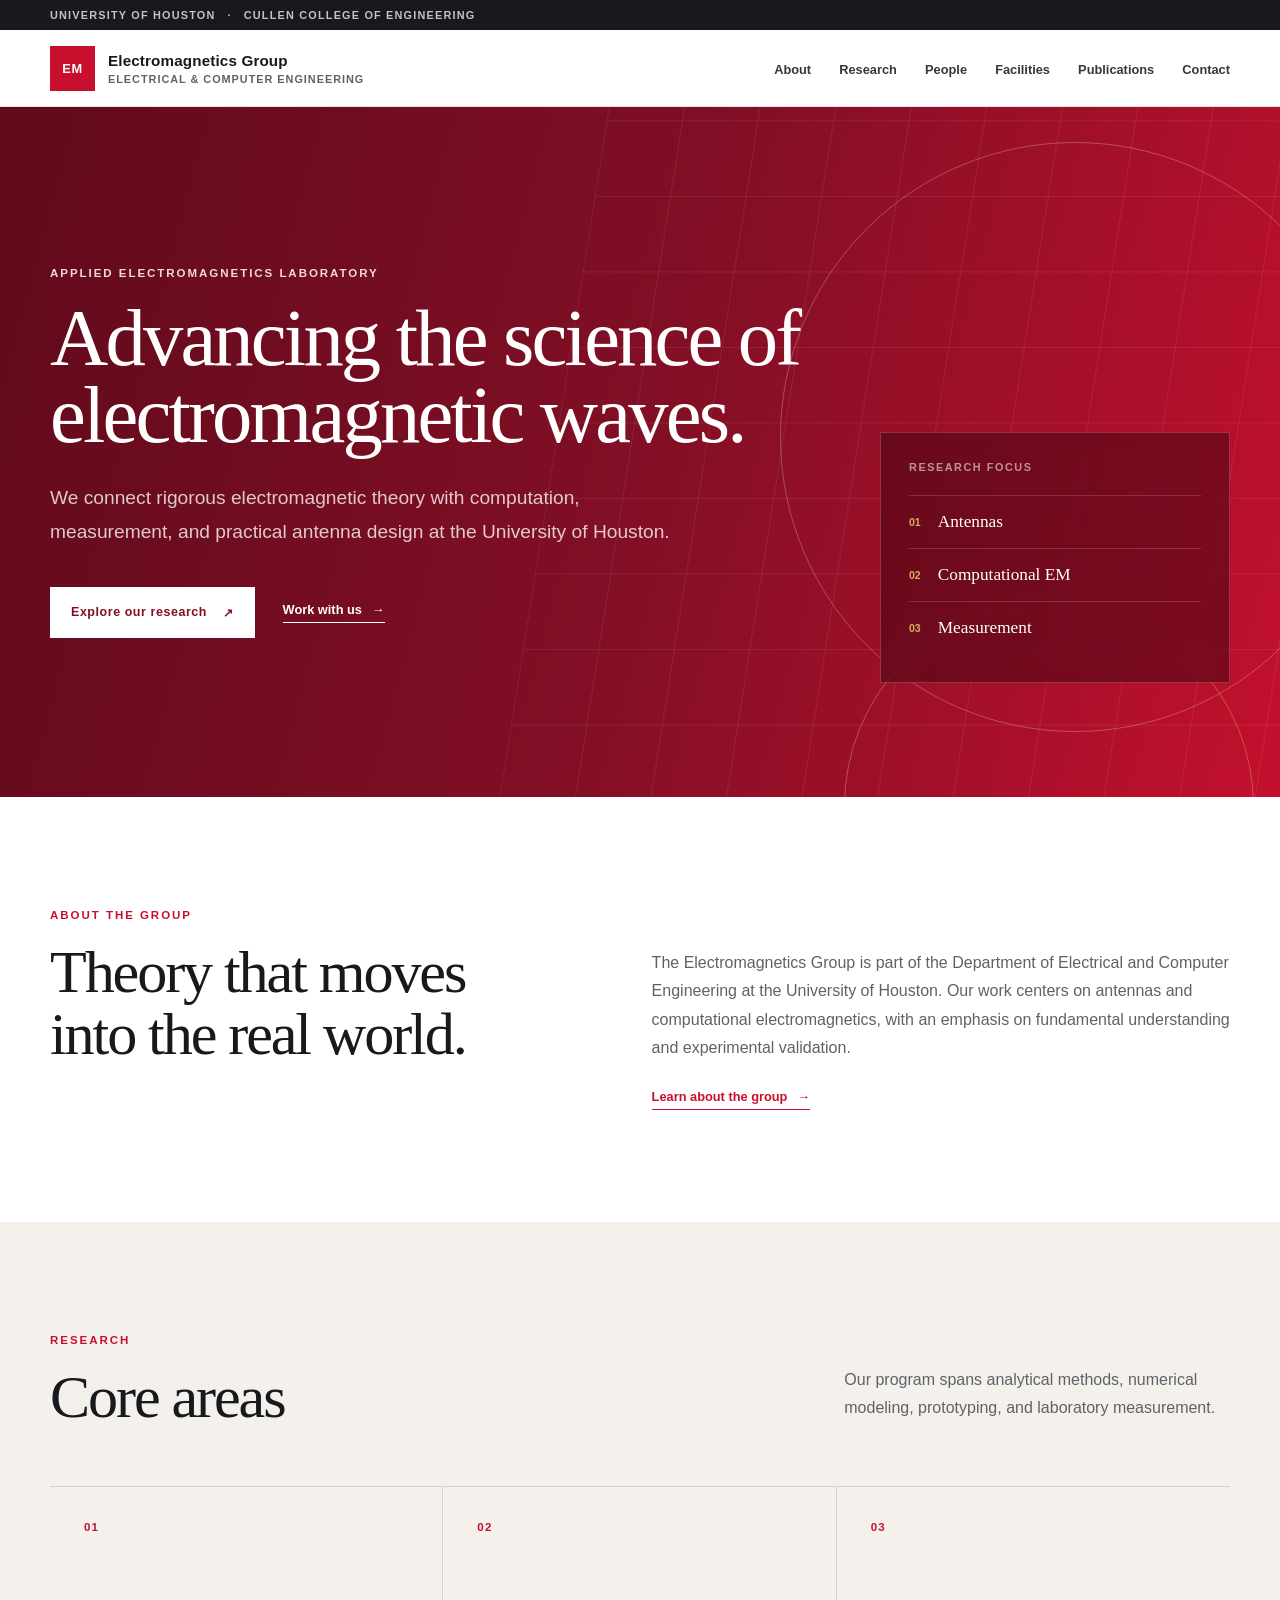
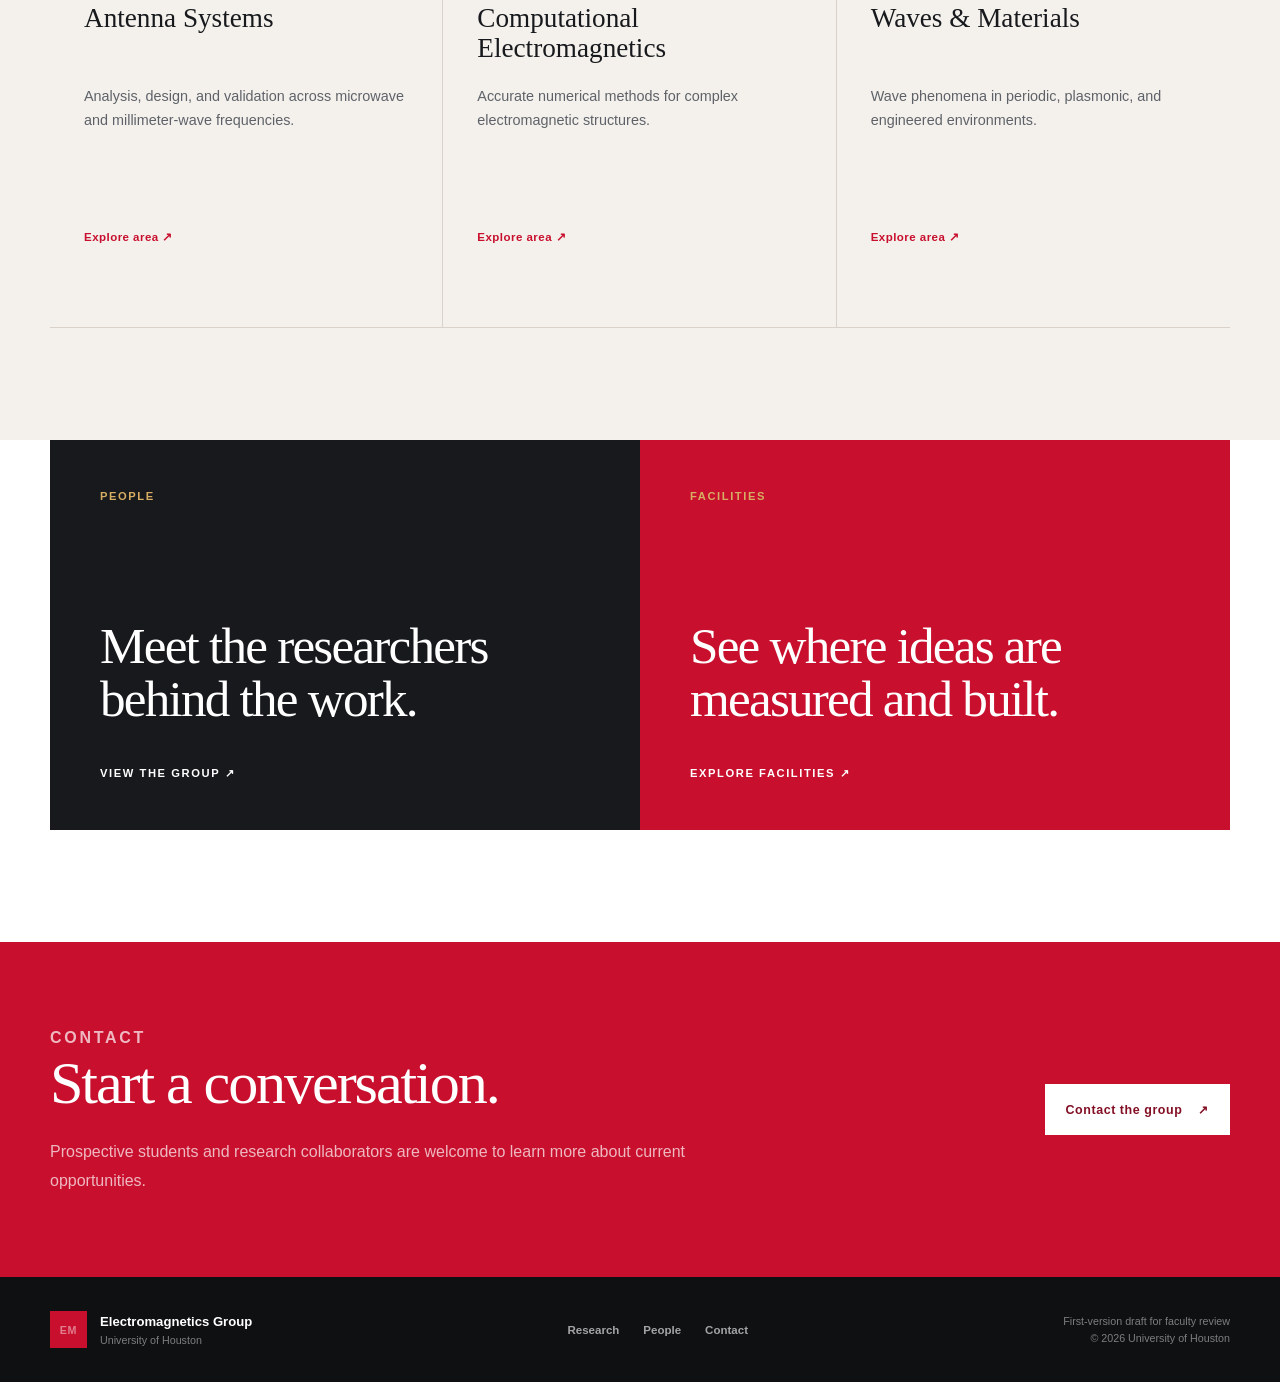
==== commit ff5e523c: "Expand laboratory website into multiple pages" ====
--- a/index.html
+++ b/index.html
@@ -1,3 +1,123 @@
-<!DOCTYPE html><html lang="en"><head><meta charSet="utf-8"/><meta name="viewport" content="width=device-width, initial-scale=1"/><title>Electromagnetics Group | University of Houston</title><meta name="description" content="The University of Houston Electromagnetics Group advances antenna systems, computational electromagnetics, and electromagnetic measurement."/><meta property="og:title" content="Electromagnetics Group | University of Houston"/><meta property="og:description" content="The University of Houston Electromagnetics Group advances antenna systems, computational electromagnetics, and electromagnetic measurement."/><meta property="og:type" content="website"/><meta property="og:image" content="https://jlsuka.github.io/uh-em-lab-website/og.jpg"/><meta property="og:image:width" content="1200"/><meta property="og:image:height" content="630"/><meta property="og:image:alt" content="University of Houston Electromagnetics Group"/><meta name="twitter:card" content="summary_large_image"/><meta name="twitter:title" content="Electromagnetics Group | University of Houston"/><meta name="twitter:description" content="The University of Houston Electromagnetics Group advances antenna systems, computational electromagnetics, and electromagnetic measurement."/><meta name="twitter:image" content="https://jlsuka.github.io/uh-em-lab-website/og.jpg"/><link rel="modulepreload" href="/@id/__x00__virtual:vite-rsc/entry-browser" />
+<!doctype html>
+<html lang="en">
+<head>
+  <meta charset="utf-8">
+  <meta name="viewport" content="width=device-width, initial-scale=1">
+  <title>Home | UH Electromagnetics Group</title>
+  <meta name="description" content="The University of Houston Electromagnetics Group advances antenna systems, computational electromagnetics, and electromagnetic measurement.">
+  <meta property="og:title" content="Home | UH Electromagnetics Group">
+  <meta property="og:description" content="The University of Houston Electromagnetics Group advances antenna systems, computational electromagnetics, and electromagnetic measurement.">
+  <meta property="og:type" content="website">
+  <meta property="og:image" content="https://jlsuka.github.io/uh-em-lab-website/og.jpg">
+  <meta name="twitter:card" content="summary_large_image">
   <link rel="stylesheet" href="./styles.css">
-</head><body><a class="skip-link" href="#main-content">Skip to content</a><header class="site-header"><div class="university-bar"><div class="shell university-bar__inner"><a href="https://www.uh.edu/" target="_blank" rel="noreferrer">University of Houston</a><span aria-hidden="true">·</span><a href="https://www.egr.uh.edu/" target="_blank" rel="noreferrer">Cullen College of Engineering</a></div></div><div class="navigation-shell shell"><a class="brand" href="#top" aria-label="Electromagnetics Group home"><span class="brand-mark" aria-hidden="true">EM</span><span class="brand-copy"><strong>Electromagnetics Group</strong><small>Electrical &amp; Computer Engineering</small></span></a><nav class="desktop-nav" aria-label="Primary navigation"><a href="#about">About</a><a href="#research">Research</a><a href="#people">People</a><a href="#facilities">Facilities</a><a href="#publications">Publications</a><a href="#contact">Contact</a></nav><details class="mobile-nav"><summary aria-label="Open navigation menu">Menu</summary><nav aria-label="Mobile navigation"><a href="#about">About</a><a href="#research">Research</a><a href="#people">People</a><a href="#facilities">Facilities</a><a href="#publications">Publications</a><a href="#contact">Contact</a></nav></details></div></header><main id="main-content"><section class="hero" id="top"><div class="hero-grid" aria-hidden="true"></div><div class="hero-orbit hero-orbit--one" aria-hidden="true"></div><div class="hero-orbit hero-orbit--two" aria-hidden="true"></div><div class="shell hero__inner"><div class="hero__content"><p class="eyebrow eyebrow--light">Applied Electromagnetics Laboratory</p><h1>Advancing the science of electromagnetic waves.</h1><p class="hero__lede">We connect rigorous electromagnetic theory with computation, measurement, and practical antenna design at the University of Houston.</p><div class="hero__actions"><a class="button button--light" href="#research">Explore our research <span aria-hidden="true">↗</span></a><a class="text-link text-link--light" href="#contact">Work with us <span aria-hidden="true">→</span></a></div></div><div class="hero__focus" aria-label="Research focus areas"><p>Research focus</p><ol><li><span>01</span>Antennas</li><li><span>02</span>Computational EM</li><li><span>03</span>Measurement</li></ol></div></div></section><section class="section about" id="about"><div class="shell split-intro"><div><p class="eyebrow">About the group</p><h2>Theory that moves into the real world.</h2></div><div class="prose-block"><p>The Electromagnetics Group is part of the Department of Electrical and Computer Engineering at the University of Houston. Our work centers on antennas and computational electromagnetics, with an emphasis on both fundamental understanding and experimental validation.</p><p>Students develop across the full research cycle—from mathematical modeling and simulation to fabrication, measurement, and technical communication.</p><a class="text-link" href="#people">Meet the group <span aria-hidden="true">→</span></a></div></div></section><section class="section section--paper" id="research"><div class="shell"><div class="section-heading"><div><p class="eyebrow">Research</p><h2>Core areas</h2></div><p>A collaborative program spanning analytical methods, numerical modeling, and laboratory measurement.</p></div><div class="research-grid"><article class="research-card"><span class="card-number">01</span><h3>Antenna Systems</h3><p>Analysis, design, and experimental validation of antennas across microwave and millimeter-wave frequencies.</p><ul aria-label="Antenna Systems topics"><li>Microstrip antennas</li><li>Leaky-wave antennas</li><li>Dielectric resonators</li></ul></article><article class="research-card"><span class="card-number">02</span><h3>Computational Electromagnetics</h3><p>Accurate numerical methods for complex electromagnetic structures, supported by theory and high-performance computation.</p><ul aria-label="Computational Electromagnetics topics"><li>Full-wave modeling</li><li>Numerical methods</li><li>Periodic structures</li></ul></article><article class="research-card"><span class="card-number">03</span><h3>Waves &amp; Engineered Materials</h3><p>Wave phenomena in periodic, metamaterial, plasmonic, and other engineered electromagnetic environments.</p><ul aria-label="Waves &amp; Engineered Materials topics"><li>Metamaterials</li><li>Plasmonics</li><li>Wave propagation</li></ul></article></div></div></section><section class="section people" id="people"><div class="shell people-layout"><div class="people-intro"><p class="eyebrow">People</p><h2>A group built around shared work.</h2><p>Faculty, graduate researchers, collaborators, and alumni contribute different perspectives to a supportive research environment.</p></div><div class="people-preview" aria-label="People content preview"><div class="profile profile--lead"><span class="profile-avatar" aria-hidden="true">PI</span><div><small>Faculty lead</small><h3>Principal investigator profile</h3><p>Name, portrait, research interests, and contact links will be added here.</p></div></div><div class="member-rows"><div class="member-row"><span>Graduate researchers</span><strong>Profiles coming soon</strong></div><div class="member-row"><span>Alumni</span><strong>Directory coming soon</strong></div></div><p class="draft-note">Draft content area — replace with approved names and photos before launch.</p></div></div></section><section class="section section--ink" id="facilities"><div class="shell"><div class="section-heading section-heading--light"><div><p class="eyebrow eyebrow--light">Facilities</p><h2>Built to test ideas.</h2></div><p>Specialized spaces support measurement, validation, and rapid prototyping.</p></div><div class="facility-grid"><article class="facility-card"><div class="facility-visual facility-visual--1" aria-hidden="true"><span>01</span></div><p class="facility-label">Measurement</p><h3>27-foot Anechoic Chamber</h3><p>A dedicated environment for controlled antenna characterization and electromagnetic measurements.</p></article><article class="facility-card"><div class="facility-visual facility-visual--2" aria-hidden="true"><span>02</span></div><p class="facility-label">Shielding</p><h3>MRI Shielded Chamber</h3><p>Shielded laboratory space supporting specialized electromagnetic experiments and validation.</p></article><article class="facility-card"><div class="facility-visual facility-visual--3" aria-hidden="true"><span>03</span></div><p class="facility-label">Prototyping</p><h3>Rapid Fabrication</h3><p>In-house prototyping resources, including additive manufacturing, for fast design iterations.</p></article></div></div></section><section class="section publications" id="publications"><div class="shell publication-layout"><div class="publication-intro"><p class="eyebrow">Publications</p><h2>Recent work</h2><p>Selected journal and conference papers will appear here once the group&#x27;s current publication list is approved.</p><a class="button button--red" href="https://ael.ece.uh.edu/publications/" target="_blank" rel="noreferrer">View existing archive <span aria-hidden="true">↗</span></a></div><div class="publication-list" aria-label="Publication placeholders"><article><span>2026</span><div><h3>Selected publication title</h3><p>Journal / Conference · Authors</p></div><span class="publication-arrow" aria-hidden="true">↗</span></article><article><span>2025</span><div><h3>Selected publication title</h3><p>Journal / Conference · Authors</p></div><span class="publication-arrow" aria-hidden="true">↗</span></article><article><span>2025</span><div><h3>Selected publication title</h3><p>Journal / Conference · Authors</p></div><span class="publication-arrow" aria-hidden="true">↗</span></article><p class="draft-note">Draft entries — replace with verified citations and DOI links before launch.</p></div></div></section><section class="contact" id="contact"><div class="shell contact-layout"><div><p class="eyebrow eyebrow--light">Contact</p><h2>Start a conversation.</h2><p>Prospective students and research collaborators are welcome to learn more about current opportunities.</p></div><address><strong>Electromagnetics Group</strong><span>N308 Engineering Building 1</span><span>University of Houston</span><span>Houston, TX 77204-4005</span><span>Lab: 713-743-4488</span><a href="https://www.ece.uh.edu/" target="_blank" rel="noreferrer">Department website <span aria-hidden="true">↗</span></a></address></div></section></main><footer class="site-footer"><div class="shell site-footer__inner"><div class="footer-brand"><span class="brand-mark brand-mark--small" aria-hidden="true">EM</span><div><strong>Electromagnetics Group</strong><span>University of Houston</span></div></div><div class="footer-meta"><span>First-version draft for faculty review</span><span>© 2026 University of Houston</span></div></div></footer></body></html>+</head>
+<body>
+  
+    <a class="skip-link" href="#main-content">Skip to content</a>
+    <header class="site-header">
+      <div class="university-bar">
+        <div class="shell university-bar__inner">
+          <a href="https://www.uh.edu/" target="_blank" rel="noreferrer">University of Houston</a>
+          <span aria-hidden="true">&middot;</span>
+          <a href="https://www.egr.uh.edu/" target="_blank" rel="noreferrer">Cullen College of Engineering</a>
+        </div>
+      </div>
+      <div class="navigation-shell shell">
+        <a class="brand" href="./index.html" aria-label="Electromagnetics Group home">
+          <span class="brand-mark" aria-hidden="true">EM</span>
+          <span class="brand-copy">
+            <strong>Electromagnetics Group</strong>
+            <small>Electrical &amp; Computer Engineering</small>
+          </span>
+        </a>
+        <nav class="desktop-nav" aria-label="Primary navigation"><a href="./about.html">About</a><a href="./research.html">Research</a><a href="./people.html">People</a><a href="./facilities.html">Facilities</a><a href="./publications.html">Publications</a><a href="./contact.html">Contact</a></nav>
+        <details class="mobile-nav">
+          <summary aria-label="Open navigation menu">Menu</summary>
+          <nav aria-label="Mobile navigation"><a href="./about.html">About</a><a href="./research.html">Research</a><a href="./people.html">People</a><a href="./facilities.html">Facilities</a><a href="./publications.html">Publications</a><a href="./contact.html">Contact</a></nav>
+        </details>
+      </div>
+    </header>
+  <main id="main-content">
+    <section class="hero" id="top">
+      <div class="hero-grid" aria-hidden="true"></div>
+      <div class="hero-orbit hero-orbit--one" aria-hidden="true"></div>
+      <div class="hero-orbit hero-orbit--two" aria-hidden="true"></div>
+      <div class="shell hero__inner">
+        <div class="hero__content">
+          <p class="eyebrow eyebrow--light">Applied Electromagnetics Laboratory</p>
+          <h1>Advancing the science of electromagnetic waves.</h1>
+          <p class="hero__lede">We connect rigorous electromagnetic theory with computation, measurement, and practical antenna design at the University of Houston.</p>
+          <div class="hero__actions">
+            <a class="button button--light" href="./research.html">Explore our research <span aria-hidden="true">&nearr;</span></a>
+            <a class="text-link text-link--light" href="./contact.html">Work with us <span aria-hidden="true">&rarr;</span></a>
+          </div>
+        </div>
+        <div class="hero__focus" aria-label="Research focus areas">
+          <p>Research focus</p>
+          <ol>
+            <li><span>01</span>Antennas</li>
+            <li><span>02</span>Computational EM</li>
+            <li><span>03</span>Measurement</li>
+          </ol>
+        </div>
+      </div>
+    </section>
+
+    <section class="section home-intro">
+      <div class="shell split-intro">
+        <div><p class="eyebrow">About the group</p><h2>Theory that moves into the real world.</h2></div>
+        <div class="prose-block">
+          <p>The Electromagnetics Group is part of the Department of Electrical and Computer Engineering at the University of Houston. Our work centers on antennas and computational electromagnetics, with an emphasis on fundamental understanding and experimental validation.</p>
+          <a class="text-link" href="./about.html">Learn about the group <span aria-hidden="true">&rarr;</span></a>
+        </div>
+      </div>
+    </section>
+
+    <section class="section section--paper">
+      <div class="shell">
+        <div class="section-heading">
+          <div><p class="eyebrow">Research</p><h2>Core areas</h2></div>
+          <p>Our program spans analytical methods, numerical modeling, prototyping, and laboratory measurement.</p>
+        </div>
+        <div class="research-grid research-grid--links">
+          <a class="research-card" href="./research.html#antenna-systems"><span class="card-number">01</span><h3>Antenna Systems</h3><p>Analysis, design, and validation across microwave and millimeter-wave frequencies.</p><span class="card-link">Explore area &nearr;</span></a>
+          <a class="research-card" href="./research.html#computational-em"><span class="card-number">02</span><h3>Computational Electromagnetics</h3><p>Accurate numerical methods for complex electromagnetic structures.</p><span class="card-link">Explore area &nearr;</span></a>
+          <a class="research-card" href="./research.html#waves-materials"><span class="card-number">03</span><h3>Waves &amp; Materials</h3><p>Wave phenomena in periodic, plasmonic, and engineered environments.</p><span class="card-link">Explore area &nearr;</span></a>
+        </div>
+      </div>
+    </section>
+
+    <section class="section home-pathways">
+      <div class="shell pathway-grid">
+        <a class="pathway-card pathway-card--dark" href="./people.html"><span>People</span><h2>Meet the researchers behind the work.</h2><strong>View the group &nearr;</strong></a>
+        <a class="pathway-card pathway-card--red" href="./facilities.html"><span>Facilities</span><h2>See where ideas are measured and built.</h2><strong>Explore facilities &nearr;</strong></a>
+      </div>
+    </section>
+
+    <section class="contact contact--compact">
+      <div class="shell contact-layout">
+        <div><p class="eyebrow eyebrow--light">Contact</p><h2>Start a conversation.</h2><p>Prospective students and research collaborators are welcome to learn more about current opportunities.</p></div>
+        <a class="button button--light" href="./contact.html">Contact the group <span aria-hidden="true">&nearr;</span></a>
+      </div>
+    </section></main>
+  
+    <footer class="site-footer">
+      <div class="shell site-footer__inner">
+        <div class="footer-brand">
+          <span class="brand-mark brand-mark--small" aria-hidden="true">EM</span>
+          <div><strong>Electromagnetics Group</strong><span>University of Houston</span></div>
+        </div>
+        <div class="footer-links">
+          <a href="./research.html">Research</a>
+          <a href="./people.html">People</a>
+          <a href="./contact.html">Contact</a>
+        </div>
+        <div class="footer-meta">
+          <span>First-version draft for faculty review</span>
+          <span>&copy; 2026 University of Houston</span>
+        </div>
+      </div>
+    </footer>
+</body>
+</html>
--- a/styles.css
+++ b/styles.css
@@ -1115,4 +1115,716 @@
     transition-duration: 0.01ms !important;
   }
 }
-
+
+/* Multi-page site */
+
+.desktop-nav a.active {
+  color: var(--red);
+}
+
+.desktop-nav a.active::after {
+  transform: scaleX(1);
+}
+
+.mobile-nav nav a.active {
+  background: var(--paper);
+  color: var(--red);
+}
+
+.page-hero {
+  position: relative;
+  min-height: 490px;
+  overflow: hidden;
+  background: linear-gradient(112deg, var(--red-deep), var(--red-dark) 62%, var(--red));
+  color: var(--white);
+}
+
+.page-hero__grid {
+  position: absolute;
+  inset: 0 0 0 53%;
+  opacity: 0.13;
+  background-image:
+    linear-gradient(rgba(255, 255, 255, 0.65) 1px, transparent 1px),
+    linear-gradient(90deg, rgba(255, 255, 255, 0.65) 1px, transparent 1px);
+  background-size: 54px 54px;
+  transform: skewX(-9deg) scale(1.15);
+}
+
+.page-hero__inner {
+  position: relative;
+  z-index: 2;
+  display: flex;
+  min-height: 490px;
+  max-width: 1050px;
+  flex-direction: column;
+  justify-content: center;
+  padding-block: 78px;
+}
+
+.page-hero h1 {
+  max-width: 920px;
+  margin-bottom: 28px;
+  font-size: clamp(3.3rem, 6vw, 6rem);
+  line-height: 0.98;
+}
+
+.page-hero__inner > p:last-child {
+  max-width: 760px;
+  margin-bottom: 0;
+  color: rgba(255, 255, 255, 0.76);
+  font-size: 1.08rem;
+  line-height: 1.75;
+}
+
+.research-grid--links .research-card {
+  display: block;
+  color: var(--ink);
+  transition: background-color 180ms ease, transform 180ms ease;
+}
+
+.research-grid--links .research-card:hover,
+.research-grid--links .research-card:focus-visible {
+  z-index: 2;
+  transform: translateY(-5px);
+  background: var(--white);
+  outline-offset: -3px;
+}
+
+.card-link {
+  display: inline-block;
+  margin-top: 25px;
+  color: var(--red);
+  font-size: 0.72rem;
+  font-weight: 800;
+  letter-spacing: 0.04em;
+}
+
+.home-pathways {
+  padding-top: 0;
+}
+
+.pathway-grid {
+  display: grid;
+  grid-template-columns: 1fr 1fr;
+}
+
+.pathway-card {
+  display: flex;
+  min-height: 390px;
+  flex-direction: column;
+  justify-content: space-between;
+  padding: 50px;
+  color: var(--white);
+  transition: transform 180ms ease;
+}
+
+.pathway-card:hover,
+.pathway-card:focus-visible {
+  z-index: 2;
+  transform: translateY(-5px);
+}
+
+.pathway-card--dark {
+  background: var(--ink);
+}
+
+.pathway-card--red {
+  background: var(--red);
+}
+
+.pathway-card > span,
+.pathway-card strong {
+  font-size: 0.7rem;
+  font-weight: 800;
+  letter-spacing: 0.14em;
+  text-transform: uppercase;
+}
+
+.pathway-card > span {
+  color: var(--gold);
+}
+
+.pathway-card h2 {
+  max-width: 480px;
+  margin: auto 0 42px;
+  font-size: clamp(2.4rem, 4vw, 4rem);
+  line-height: 1.02;
+}
+
+.contact--compact {
+  padding-block: 82px;
+}
+
+.contact--compact .button {
+  justify-self: end;
+}
+
+.footer-links {
+  display: flex;
+  gap: 24px;
+  color: rgba(255, 255, 255, 0.62);
+  font-size: 0.72rem;
+  font-weight: 700;
+}
+
+.footer-links a:hover,
+.footer-links a:focus-visible {
+  color: var(--white);
+}
+
+.editorial-grid {
+  display: grid;
+  grid-template-columns: minmax(190px, 0.32fr) minmax(0, 1fr);
+  gap: 90px;
+}
+
+.editorial-grid aside {
+  display: flex;
+  min-height: 320px;
+  flex-direction: column;
+  justify-content: space-between;
+  padding-right: 34px;
+  border-right: 1px solid var(--line);
+}
+
+.side-number {
+  color: var(--paper-deep);
+  font-family: Georgia, "Times New Roman", serif;
+  font-size: 7rem;
+  line-height: 0.8;
+}
+
+.editorial-copy h2,
+.two-column-copy h2,
+.detail-copy h2,
+.people-page-grid h2,
+.contact-address-card h2 {
+  margin-bottom: 28px;
+  font-size: clamp(2.4rem, 4.5vw, 4.4rem);
+  line-height: 1.03;
+}
+
+.editorial-copy p,
+.two-column-copy p,
+.detail-copy > p,
+.contact-address-card address {
+  max-width: 760px;
+  color: var(--muted);
+  font-size: 1rem;
+  line-height: 1.82;
+}
+
+.principle-grid {
+  display: grid;
+  grid-template-columns: repeat(4, 1fr);
+  border-block: 1px solid var(--line);
+}
+
+.principle-grid article {
+  min-height: 290px;
+  padding: 30px;
+  border-right: 1px solid var(--line);
+}
+
+.principle-grid article:last-child {
+  border-right: 0;
+}
+
+.principle-grid span,
+.detail-index span,
+.contact-options article > span {
+  color: var(--red);
+  font-size: 0.7rem;
+  font-weight: 800;
+  letter-spacing: 0.1em;
+}
+
+.principle-grid h3 {
+  margin: 70px 0 15px;
+  font-family: Georgia, "Times New Roman", serif;
+  font-size: 1.45rem;
+  font-weight: 400;
+}
+
+.principle-grid p {
+  margin: 0;
+  color: var(--muted);
+  font-size: 0.84rem;
+  line-height: 1.65;
+}
+
+.two-column-copy {
+  display: grid;
+  grid-template-columns: minmax(0, 0.85fr) minmax(0, 1fr);
+  gap: 100px;
+}
+
+.two-column-copy .button {
+  margin-top: 20px;
+}
+
+.two-column-copy--light h2,
+.two-column-copy--light p {
+  color: var(--white);
+}
+
+.two-column-copy--light p {
+  opacity: 0.66;
+}
+
+.detail-grid {
+  display: grid;
+  grid-template-columns: minmax(180px, 0.33fr) minmax(0, 1fr);
+  gap: 90px;
+}
+
+.detail-index {
+  padding-right: 32px;
+  border-right: 1px solid var(--line);
+}
+
+.detail-index span {
+  display: block;
+  margin-bottom: 20px;
+}
+
+.detail-index p {
+  font-size: 0.78rem;
+  font-weight: 800;
+  letter-spacing: 0.13em;
+  text-transform: uppercase;
+}
+
+.topic-columns {
+  display: grid;
+  grid-template-columns: 1fr 1fr;
+  gap: 60px;
+  margin-top: 48px;
+  padding-top: 30px;
+  border-top: 1px solid var(--line);
+}
+
+.topic-columns h3 {
+  margin-bottom: 18px;
+  color: var(--red);
+  font-size: 0.7rem;
+  letter-spacing: 0.13em;
+  text-transform: uppercase;
+}
+
+.topic-columns ul,
+.facility-feature ul {
+  margin: 0;
+  padding: 0;
+  list-style: none;
+}
+
+.topic-columns li {
+  padding: 10px 0;
+  border-bottom: 1px solid var(--line);
+  color: var(--muted);
+  font-size: 0.88rem;
+}
+
+.people-page-grid {
+  display: grid;
+  grid-template-columns: minmax(250px, 0.55fr) minmax(0, 1.45fr);
+  gap: 75px;
+}
+
+.person-card--featured {
+  display: grid;
+  grid-template-columns: 220px 1fr;
+  gap: 36px;
+  padding: 34px;
+  background: var(--paper);
+  border-top: 4px solid var(--red);
+}
+
+.person-placeholder {
+  display: grid;
+  min-height: 250px;
+  place-items: center;
+  background: var(--ink);
+  color: var(--white);
+  font-family: Georgia, "Times New Roman", serif;
+  font-size: 2.5rem;
+}
+
+.person-card > div:last-child > span {
+  display: block;
+  margin-bottom: 17px;
+  color: var(--red);
+  font-size: 0.68rem;
+  font-weight: 800;
+  letter-spacing: 0.12em;
+  text-transform: uppercase;
+}
+
+.person-card h3 {
+  margin-bottom: 16px;
+  font-family: Georgia, "Times New Roman", serif;
+  font-size: 2rem;
+  font-weight: 400;
+}
+
+.person-card p {
+  color: var(--muted);
+  font-size: 0.9rem;
+  line-height: 1.7;
+}
+
+.person-links {
+  display: flex;
+  flex-wrap: wrap;
+  gap: 8px;
+  margin-top: 22px;
+}
+
+.person-links span {
+  padding: 8px 10px;
+  background: var(--white);
+  border: 1px solid var(--line);
+  font-size: 0.7rem;
+  font-weight: 700;
+}
+
+.member-card-grid {
+  display: grid;
+  grid-template-columns: repeat(4, 1fr);
+  gap: 18px;
+}
+
+.member-card {
+  padding: 16px 16px 26px;
+  background: var(--white);
+  border: 1px solid var(--line);
+}
+
+.member-avatar {
+  display: grid;
+  min-height: 190px;
+  margin-bottom: 24px;
+  place-items: center;
+  background: var(--ink-soft);
+  color: rgba(255, 255, 255, 0.4);
+  font-family: Georgia, "Times New Roman", serif;
+  font-size: 1.8rem;
+}
+
+.member-card h3 {
+  margin-bottom: 8px;
+  font-family: Georgia, "Times New Roman", serif;
+  font-size: 1.25rem;
+  font-weight: 400;
+}
+
+.member-card p {
+  margin: 0;
+  color: var(--muted);
+  font-size: 0.74rem;
+}
+
+.draft-note--block {
+  margin-top: 20px;
+  padding: 16px 18px;
+  background: #eee9e3;
+  border-left: 3px solid var(--gold);
+}
+
+.facility-page-grid {
+  display: grid;
+  gap: 28px;
+}
+
+.facility-feature {
+  display: grid;
+  grid-template-columns: minmax(300px, 0.9fr) minmax(0, 1.1fr);
+  gap: 50px;
+  align-items: center;
+  padding: 20px;
+  background: var(--ink-soft);
+  border: 1px solid rgba(255, 255, 255, 0.08);
+}
+
+.facility-feature .facility-visual {
+  min-height: 310px;
+  margin: 0;
+}
+
+.facility-feature h2 {
+  margin-bottom: 18px;
+  font-family: Georgia, "Times New Roman", serif;
+  font-size: clamp(2rem, 3vw, 3.2rem);
+  font-weight: 400;
+}
+
+.facility-feature > div:last-child > p:not(.facility-label) {
+  color: rgba(255, 255, 255, 0.58);
+  line-height: 1.7;
+}
+
+.facility-feature li {
+  padding: 10px 0;
+  border-bottom: 1px solid rgba(255, 255, 255, 0.1);
+  color: rgba(255, 255, 255, 0.75);
+  font-size: 0.82rem;
+}
+
+.publications-page-layout {
+  display: grid;
+  grid-template-columns: 170px 1fr;
+  gap: 80px;
+}
+
+.publication-filter {
+  position: sticky;
+  top: 145px;
+  display: flex;
+  height: fit-content;
+  flex-direction: column;
+}
+
+.publication-filter a {
+  padding: 13px 0;
+  border-bottom: 1px solid var(--line);
+  color: var(--muted);
+  font-size: 0.8rem;
+  font-weight: 700;
+}
+
+.publication-filter a.active,
+.publication-filter a:hover {
+  color: var(--red);
+}
+
+.publication-year-list section > h2 {
+  padding-bottom: 20px;
+  border-bottom: 3px solid var(--ink);
+  font-size: 3.2rem;
+}
+
+.publication-year-list section + section {
+  margin-top: 75px;
+}
+
+.publication-year-list article {
+  display: grid;
+  grid-template-columns: 90px 1fr auto;
+  gap: 25px;
+  align-items: start;
+  padding: 25px 0;
+  border-bottom: 1px solid var(--line);
+}
+
+.publication-year-list article > span,
+.publication-year-list article > strong {
+  padding-top: 4px;
+  color: var(--red);
+  font-size: 0.68rem;
+  font-weight: 800;
+  text-transform: uppercase;
+}
+
+.publication-year-list article h3 {
+  margin-bottom: 9px;
+  font-family: Georgia, "Times New Roman", serif;
+  font-size: 1.3rem;
+  font-weight: 400;
+}
+
+.publication-year-list article p {
+  margin: 0;
+  color: var(--muted);
+  font-size: 0.77rem;
+}
+
+.archive-callout {
+  display: grid;
+  grid-template-columns: 1fr auto;
+  gap: 40px;
+  align-items: center;
+  padding: 38px;
+  background: var(--paper);
+}
+
+.archive-callout h2 {
+  margin-bottom: 14px;
+  font-size: 2.3rem;
+}
+
+.archive-callout p:not(.eyebrow) {
+  margin: 0;
+  color: var(--muted);
+  line-height: 1.65;
+}
+
+.contact-page-grid {
+  display: grid;
+  grid-template-columns: minmax(280px, 0.76fr) minmax(0, 1.24fr);
+  gap: 85px;
+}
+
+.contact-address-card {
+  padding: 36px;
+  background: var(--paper);
+  border-top: 4px solid var(--red);
+}
+
+.contact-address-card address {
+  display: flex;
+  flex-direction: column;
+  gap: 8px;
+  margin-bottom: 28px;
+  font-style: normal;
+}
+
+.contact-options {
+  border-top: 1px solid var(--line);
+}
+
+.contact-options article {
+  display: grid;
+  grid-template-columns: 45px 1fr;
+  gap: 20px;
+  padding: 27px 0;
+  border-bottom: 1px solid var(--line);
+}
+
+.contact-options h3 {
+  margin-bottom: 10px;
+  font-family: Georgia, "Times New Roman", serif;
+  font-size: 1.35rem;
+  font-weight: 400;
+}
+
+.contact-options p {
+  margin: 0;
+  color: var(--muted);
+  font-size: 0.86rem;
+  line-height: 1.65;
+}
+
+@media (max-width: 980px) {
+  .pathway-grid,
+  .editorial-grid,
+  .two-column-copy,
+  .detail-grid,
+  .people-page-grid,
+  .contact-page-grid,
+  .facility-feature {
+    grid-template-columns: 1fr;
+  }
+
+  .principle-grid,
+  .member-card-grid {
+    grid-template-columns: repeat(2, 1fr);
+  }
+
+  .editorial-grid,
+  .two-column-copy,
+  .detail-grid,
+  .people-page-grid,
+  .contact-page-grid {
+    gap: 48px;
+  }
+
+  .editorial-grid aside,
+  .detail-index {
+    min-height: auto;
+    padding: 0 0 20px;
+    border-right: 0;
+    border-bottom: 1px solid var(--line);
+  }
+
+  .side-number {
+    display: none;
+  }
+
+  .facility-feature .facility-visual {
+    min-height: 250px;
+  }
+
+  .publications-page-layout {
+    grid-template-columns: 1fr;
+    gap: 45px;
+  }
+
+  .publication-filter {
+    position: static;
+    flex-direction: row;
+    gap: 22px;
+  }
+
+  .publication-filter .eyebrow {
+    display: none;
+  }
+
+  .contact--compact .button {
+    justify-self: start;
+  }
+}
+
+@media (max-width: 640px) {
+  .page-hero,
+  .page-hero__inner {
+    min-height: 430px;
+  }
+
+  .page-hero h1 {
+    font-size: clamp(3rem, 14vw, 4.4rem);
+  }
+
+  .pathway-card {
+    min-height: 330px;
+    padding: 34px 28px;
+  }
+
+  .principle-grid,
+  .member-card-grid,
+  .topic-columns {
+    grid-template-columns: 1fr;
+  }
+
+  .principle-grid article {
+    min-height: auto;
+    border-right: 0;
+    border-bottom: 1px solid var(--line);
+  }
+
+  .principle-grid h3 {
+    margin-top: 38px;
+  }
+
+  .person-card--featured {
+    grid-template-columns: 1fr;
+    padding: 25px;
+  }
+
+  .person-placeholder {
+    min-height: 200px;
+  }
+
+  .facility-feature {
+    gap: 28px;
+    padding: 14px 14px 28px;
+  }
+
+  .publication-year-list article {
+    grid-template-columns: 1fr;
+    gap: 9px;
+  }
+
+  .archive-callout {
+    grid-template-columns: 1fr;
+    padding: 28px;
+  }
+
+  .contact-address-card {
+    padding: 28px;
+  }
+
+  .footer-links {
+    flex-wrap: wrap;
+  }
+}
